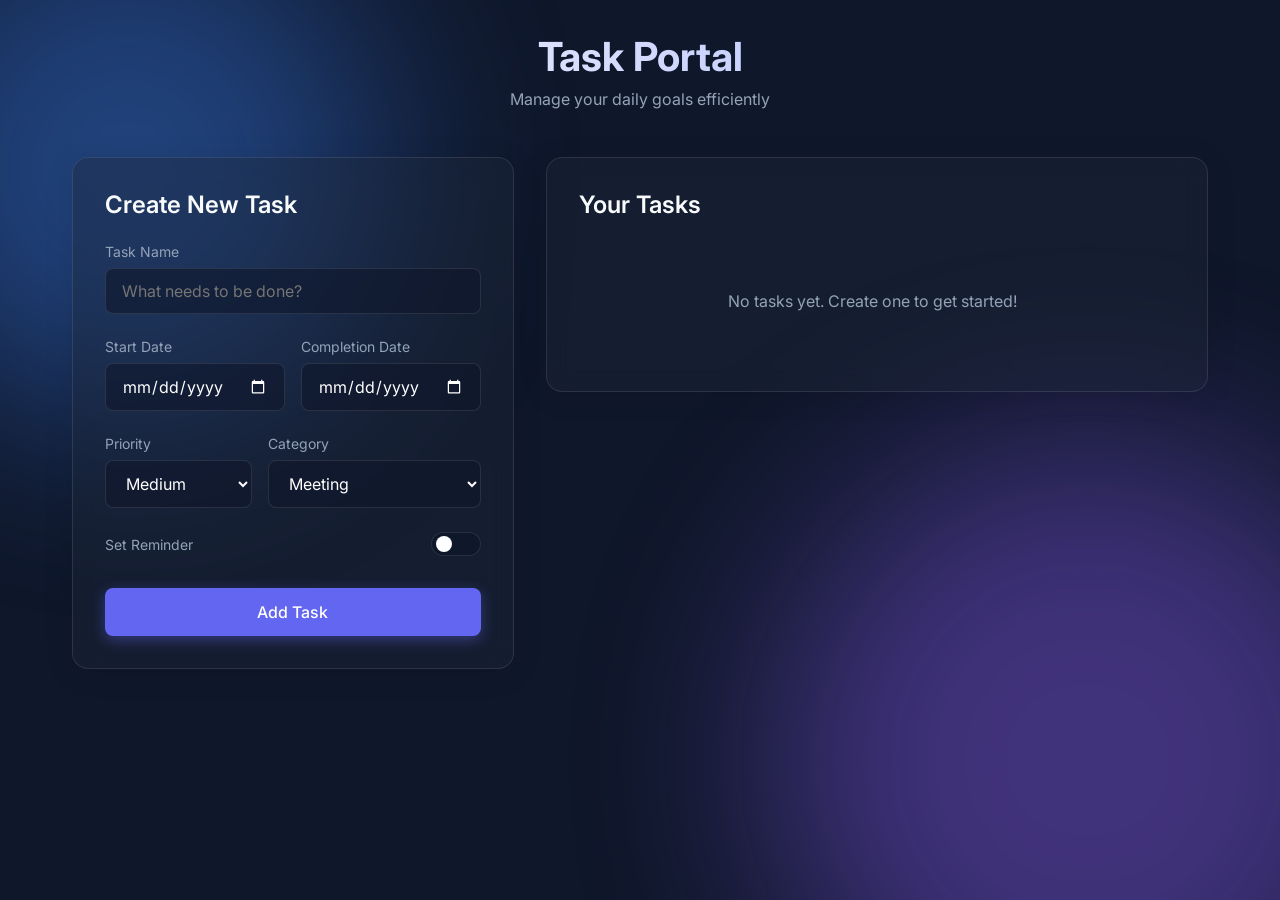
==== index.html @ b0d1cff7 "Initial commit: Add Task Manager UI" ====
<!DOCTYPE html>
<html lang="en">
<head>
    <meta charset="UTF-8">
    <meta name="viewport" content="width=device-width, initial-scale=1.0">
    <title>Task Manager Portal</title>
    <link rel="preconnect" href="https://fonts.googleapis.com">
    <link rel="preconnect" href="https://fonts.gstatic.com" crossorigin>
    <link href="https://fonts.googleapis.com/css2?family=Inter:wght@300;400;500;600;700&display=swap" rel="stylesheet">
    <link rel="stylesheet" href="style.css">
    <script src="script.js" defer></script>
</head>
<body>
    <div class="background-elements">
        <div class="blob blob-1"></div>
        <div class="blob blob-2"></div>
    </div>
    
    <div class="container">
        <header>
            <h1>Task Portal</h1>
            <p>Manage your daily goals efficiently</p>
        </header>
        
        <main class="dashboard">
            <section class="task-form-container glass-panel">
                <h2>Create New Task</h2>
                <form id="task-form">
                    <div class="form-group">
                        <label for="task-name">Task Name</label>
                        <input type="text" id="task-name" required placeholder="What needs to be done?">
                    </div>
                    
                    <div class="form-row">
                        <div class="form-group">
                            <label for="start-date">Start Date</label>
                            <input type="date" id="start-date" required>
                        </div>
                        <div class="form-group">
                            <label for="completion-date">Completion Date</label>
                            <input type="date" id="completion-date" required>
                        </div>
                    </div>
                    
                    <div class="form-row">
                        <div class="form-group">
                            <label for="priority">Priority</label>
                            <select id="priority" required>
                                <option value="Urgent">Urgent</option>
                                <option value="High">High</option>
                                <option value="Medium" selected>Medium</option>
                                <option value="Low">Low</option>
                            </select>
                        </div>
                        <div class="form-group">
                            <label for="category">Category</label>
                            <select id="category" required>
                                <option value="Meeting">Meeting</option>
                                <option value="Follow-up">Follow-up</option>
                                <option value="Documentation">Documentation</option>
                                <option value="Bug follow-up">Bug follow-up</option>
                                <option value="Client follow up">Client follow up</option>
                                <option value="Team meet">Team meet</option>
                                <option value="App development">App development</option>
                                <option value="Agreement follow-up">Agreement follow-up</option>
                            </select>
                        </div>
                    </div>
                    
                    <div class="form-group switch-group">
                        <label for="reminder">Set Reminder</label>
                        <label class="switch">
                            <input type="checkbox" id="reminder">
                            <span class="slider round"></span>
                        </label>
                    </div>
                    
                    <button type="submit" class="btn-primary">Add Task</button>
                </form>
            </section>
            
            <section class="task-list-container glass-panel">
                <div class="list-header">
                    <h2>Your Tasks</h2>
                </div>
                <div id="task-list" class="task-list">
                    <!-- Tasks will be injected here via JS -->
                </div>
            </section>
        </main>
    </div>
</body>
</html>
---- style.css ----
:root {
    --bg-color: #0f172a;
    --text-primary: #f8fafc;
    --text-secondary: #94a3b8;
    
    --glass-bg: rgba(30, 41, 59, 0.4);
    --glass-border: rgba(255, 255, 255, 0.1);
    
    --primary-color: #6366f1;
    --primary-hover: #4f46e5;
    
    --priority-urgent: #ef4444;
    --priority-high: #f97316;
    --priority-medium: #eab308;
    --priority-low: #22c55e;
    
    --blob-1: #3b82f6;
    --blob-2: #8b5cf6;
}

* {
    box-sizing: border-box;
    margin: 0;
    padding: 0;
    font-family: 'Inter', sans-serif;
}

body {
    background-color: var(--bg-color);
    color: var(--text-primary);
    min-height: 100vh;
    overflow-x: hidden;
    position: relative;
}

.background-elements {
    position: fixed;
    top: 0;
    left: 0;
    width: 100vw;
    height: 100vh;
    z-index: -1;
    overflow: hidden;
}

.blob {
    position: absolute;
    border-radius: 50%;
    filter: blur(100px);
    opacity: 0.4;
    animation: float 20s infinite ease-in-out alternate;
}

.blob-1 {
    width: 40vw;
    height: 40vw;
    background: var(--blob-1);
    top: -10%;
    left: -10%;
}

.blob-2 {
    width: 50vw;
    height: 50vw;
    background: var(--blob-2);
    bottom: -20%;
    right: -10%;
    animation-delay: -5s;
}

@keyframes float {
    0% { transform: translate(0, 0) rotate(0deg); }
    100% { transform: translate(100px, 50px) rotate(20deg); }
}

.container {
    max-width: 1200px;
    margin: 0 auto;
    padding: 2rem;
}

header {
    text-align: center;
    margin-bottom: 3rem;
    animation: fadeInDown 0.8s ease-out;
}

header h1 {
    font-size: 2.5rem;
    font-weight: 700;
    background: linear-gradient(to right, #fff, #a5b4fc);
    -webkit-background-clip: text;
    -webkit-text-fill-color: transparent;
    margin-bottom: 0.5rem;
}

header p {
    color: var(--text-secondary);
}

.dashboard {
    display: grid;
    grid-template-columns: 1fr 1.5fr;
    gap: 2rem;
    align-items: start;
}

@media (max-width: 900px) {
    .dashboard {
        grid-template-columns: 1fr;
    }
}

.glass-panel {
    background: var(--glass-bg);
    backdrop-filter: blur(12px);
    -webkit-backdrop-filter: blur(12px);
    border: 1px solid var(--glass-border);
    border-radius: 16px;
    padding: 2rem;
    box-shadow: 0 4px 30px rgba(0, 0, 0, 0.1);
    animation: fadeInUp 0.8s ease-out backwards;
}

.task-list-container {
    animation-delay: 0.2s;
}

h2 {
    font-size: 1.5rem;
    margin-bottom: 1.5rem;
    font-weight: 600;
}

/* Form Styles */
.form-group {
    margin-bottom: 1.5rem;
    display: flex;
    flex-direction: column;
}

.form-row {
    display: grid;
    grid-template-columns: 1fr 1fr;
    gap: 1rem;
}

label {
    font-size: 0.875rem;
    margin-bottom: 0.5rem;
    color: var(--text-secondary);
}

input[type="text"],
input[type="date"],
select {
    background: rgba(15, 23, 42, 0.6);
    border: 1px solid rgba(255, 255, 255, 0.1);
    color: #fff;
    padding: 0.75rem 1rem;
    border-radius: 8px;
    font-size: 1rem;
    transition: all 0.3s ease;
    color-scheme: dark;
}

input:focus, select:focus {
    outline: none;
    border-color: var(--primary-color);
    box-shadow: 0 0 0 2px rgba(99, 102, 241, 0.2);
}

/* Switch styling */
.switch-group {
    flex-direction: row;
    justify-content: space-between;
    align-items: center;
}

.switch {
    position: relative;
    display: inline-block;
    width: 50px;
    height: 24px;
}

.switch input {
    opacity: 0;
    width: 0;
    height: 0;
}

.slider {
    position: absolute;
    cursor: pointer;
    top: 0;
    left: 0;
    right: 0;
    bottom: 0;
    background-color: rgba(15, 23, 42, 0.8);
    transition: .4s;
    border: 1px solid rgba(255, 255, 255, 0.1);
}

.slider:before {
    position: absolute;
    content: "";
    height: 16px;
    width: 16px;
    left: 4px;
    bottom: 3px;
    background-color: #fff;
    transition: .4s;
}

input:checked + .slider {
    background-color: var(--primary-color);
    border-color: var(--primary-color);
}

input:checked + .slider:before {
    transform: translateX(24px);
}

.slider.round {
    border-radius: 24px;
}

.slider.round:before {
    border-radius: 50%;
}

.btn-primary {
    background: var(--primary-color);
    color: white;
    border: none;
    padding: 0.875rem 1.5rem;
    border-radius: 8px;
    font-size: 1rem;
    font-weight: 500;
    cursor: pointer;
    width: 100%;
    transition: all 0.3s ease;
    box-shadow: 0 4px 14px rgba(99, 102, 241, 0.4);
}

.btn-primary:hover {
    background: var(--primary-hover);
    transform: translateY(-2px);
    box-shadow: 0 6px 20px rgba(99, 102, 241, 0.6);
}

.btn-primary:active {
    transform: translateY(0);
}

/* Task List */
.task-list {
    display: flex;
    flex-direction: column;
    gap: 1rem;
    max-height: 600px;
    overflow-y: auto;
    padding-right: 0.5rem;
}

/* Scrollbar styles */
.task-list::-webkit-scrollbar {
    width: 6px;
}
.task-list::-webkit-scrollbar-track {
    background: rgba(0,0,0,0.1);
    border-radius: 4px;
}
.task-list::-webkit-scrollbar-thumb {
    background: rgba(255,255,255,0.2);
    border-radius: 4px;
}

.task-item {
    background: rgba(15, 23, 42, 0.5);
    border: 1px solid rgba(255, 255, 255, 0.05);
    border-radius: 12px;
    padding: 1.25rem;
    display: flex;
    flex-direction: column;
    gap: 0.75rem;
    transition: all 0.3s ease;
    border-left: 4px solid var(--primary-color);
    animation: slideIn 0.4s ease-out;
}

.task-item:hover {
    transform: translateX(4px);
    background: rgba(30, 41, 59, 0.8);
    box-shadow: 0 4px 20px rgba(0, 0, 0, 0.2);
}

.task-item[data-priority="Urgent"] { border-left-color: var(--priority-urgent); }
.task-item[data-priority="High"] { border-left-color: var(--priority-high); }
.task-item[data-priority="Medium"] { border-left-color: var(--priority-medium); }
.task-item[data-priority="Low"] { border-left-color: var(--priority-low); }

.task-header {
    display: flex;
    justify-content: space-between;
    align-items: flex-start;
}

.task-title {
    font-weight: 600;
    font-size: 1.1rem;
}

.badges {
    display: flex;
    gap: 0.5rem;
}

.badge {
    padding: 0.25rem 0.6rem;
    border-radius: 20px;
    font-size: 0.75rem;
    font-weight: 500;
    background: rgba(255,255,255,0.1);
}

.badge.priority-Urgent { color: var(--priority-urgent); background: rgba(239, 68, 68, 0.1); }
.badge.priority-High { color: var(--priority-high); background: rgba(249, 115, 22, 0.1); }
.badge.priority-Medium { color: var(--priority-medium); background: rgba(234, 179, 8, 0.1); }
.badge.priority-Low { color: var(--priority-low); background: rgba(34, 197, 94, 0.1); }

.badge.category {
    color: #a5b4fc;
    background: rgba(99, 102, 241, 0.1);
}

.task-details {
    display: flex;
    gap: 1.5rem;
    font-size: 0.875rem;
    color: var(--text-secondary);
}

.task-details span {
    display: flex;
    align-items: center;
    gap: 0.3rem;
}

.task-actions {
    display: flex;
    justify-content: flex-end;
    gap: 0.5rem;
    margin-top: 0.5rem;
}

.btn-icon {
    background: none;
    border: none;
    color: var(--text-secondary);
    cursor: pointer;
    transition: color 0.2s;
    font-size: 1.2rem;
}

.btn-icon:hover {
    color: #ef4444;
}

.btn-icon.check:hover {
    color: var(--priority-low);
}

.completed {
    opacity: 0.6;
}
.completed .task-title {
    text-decoration: line-through;
}

.empty-state {
    text-align: center;
    padding: 3rem 1rem;
    color: var(--text-secondary);
}

@keyframes fadeInDown {
    from { opacity: 0; transform: translateY(-20px); }
    to { opacity: 1; transform: translateY(0); }
}

@keyframes fadeInUp {
    from { opacity: 0; transform: translateY(20px); }
    to { opacity: 1; transform: translateY(0); }
}

@keyframes slideIn {
    from { opacity: 0; transform: translateX(-10px); }
    to { opacity: 1; transform: translateX(0); }
}
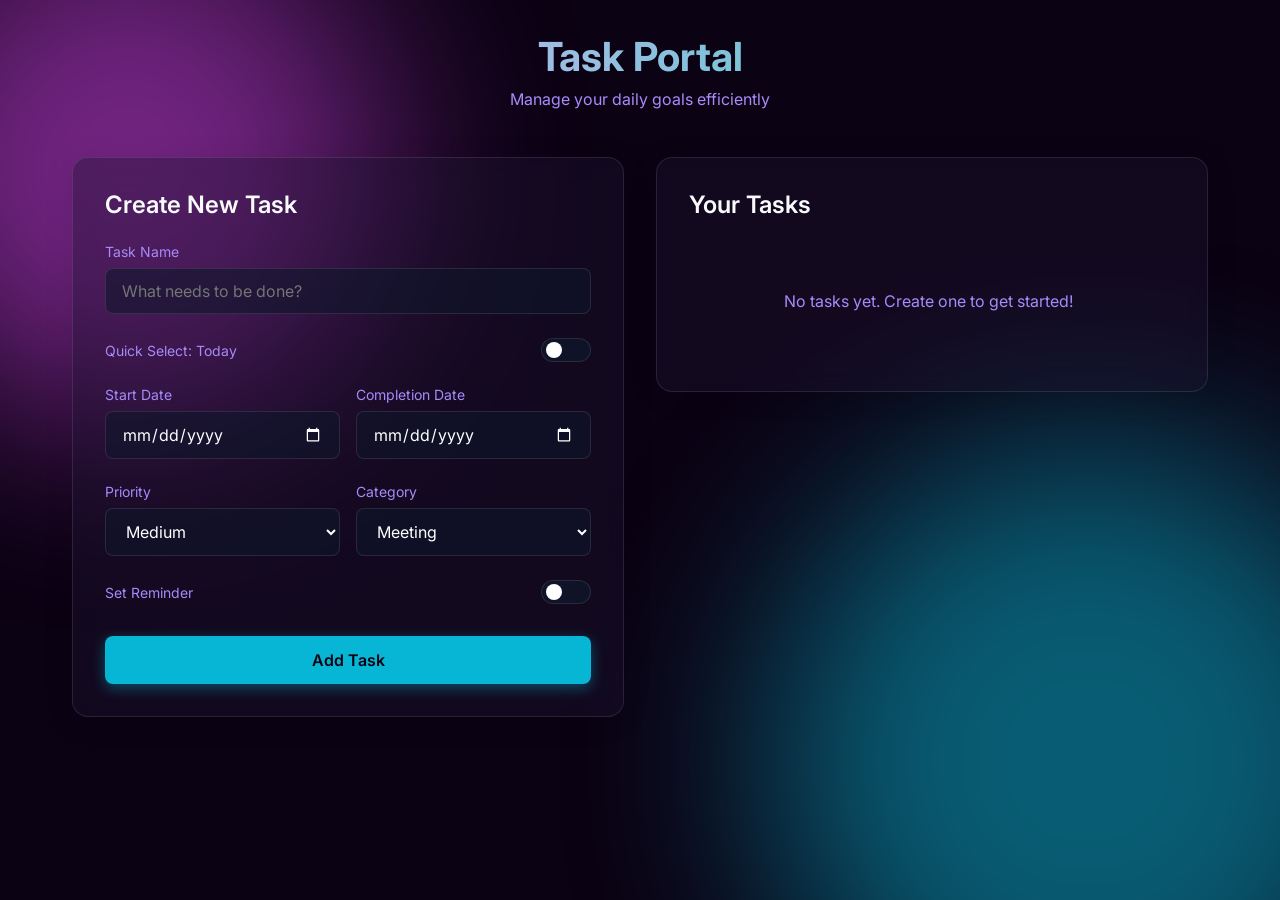
==== commit a176c134: "Add more bubbles and make fish swim more realistically" ====
--- a/index.html
+++ b/index.html
@@ -14,6 +14,26 @@
     <div class="background-elements">
         <div class="blob blob-1"></div>
         <div class="blob blob-2"></div>
+        
+        <!-- Bubbles -->
+        <div class="bubble bubble-1"></div>
+        <div class="bubble bubble-2"></div>
+        <div class="bubble bubble-3"></div>
+        <div class="bubble bubble-4"></div>
+        <div class="bubble bubble-5"></div>
+        <div class="bubble bubble-6"></div>
+        <div class="bubble bubble-7"></div>
+        <div class="bubble bubble-8"></div>
+        <div class="bubble bubble-9"></div>
+        <div class="bubble bubble-10"></div>
+        <div class="bubble bubble-11"></div>
+        <div class="bubble bubble-12"></div>
+        <div class="bubble bubble-13"></div>
+        <div class="bubble bubble-14"></div>
+        <div class="bubble bubble-15"></div>
+        
+        <!-- White Fish -->
+        <svg class="white-fish" xmlns="http://www.w3.org/2000/svg" viewBox="0 0 512 512" fill="#ffffff"><path d="M495.2 216c-31.5-34.8-111-66-189.7-41C250.7 131.7 172.9 85.5 130 92.5c-42.9 7-40.4 69.5-38.3 93.3C44.7 190.5 10.7 200 4.1 206.5c-6.8 6.8-6.1 18.2 2 24.3 10.5 7.9 31.9 16.1 63 19.3-3 23.3-13.1 82.5 35.1 82.5 45.4 0 108.6-43.9 157.1-82.6 63.8 33.6 142.1 27.2 190 7.3 11-4.6 44.7-18.4 43.9-41.3-.9-22.9-31.1-28.7-43.9-33.1zM296 256c-13.3 0-24-10.7-24-24s10.7-24 24-24 24 10.7 24 24-10.7 24-24 24z"/></svg>
     </div>
     
     <div class="container">
@@ -29,6 +49,14 @@
                     <div class="form-group">
                         <label for="task-name">Task Name</label>
                         <input type="text" id="task-name" required placeholder="What needs to be done?">
+                    </div>
+                    
+                    <div class="form-group switch-group" style="margin-bottom: 1rem;">
+                        <label for="today-task">Quick Select: Today</label>
+                        <label class="switch">
+                            <input type="checkbox" id="today-task">
+                            <span class="slider round"></span>
+                        </label>
                     </div>
                     
                     <div class="form-row">
--- a/style.css
+++ b/style.css
@@ -1,21 +1,21 @@
 :root {
-    --bg-color: #0f172a;
+    --bg-color: #0b0213;
     --text-primary: #f8fafc;
-    --text-secondary: #94a3b8;
+    --text-secondary: #a78bfa;
     
-    --glass-bg: rgba(30, 41, 59, 0.4);
+    --glass-bg: rgba(30, 20, 50, 0.4);
     --glass-border: rgba(255, 255, 255, 0.1);
     
-    --primary-color: #6366f1;
-    --primary-hover: #4f46e5;
+    --primary-color: #06b6d4;
+    --primary-hover: #0891b2;
     
     --priority-urgent: #ef4444;
     --priority-high: #f97316;
     --priority-medium: #eab308;
     --priority-low: #22c55e;
     
-    --blob-1: #3b82f6;
-    --blob-2: #8b5cf6;
+    --blob-1: #d946ef;
+    --blob-2: #06b6d4;
 }
 
 * {
@@ -47,8 +47,8 @@
     position: absolute;
     border-radius: 50%;
     filter: blur(100px);
-    opacity: 0.4;
-    animation: float 20s infinite ease-in-out alternate;
+    opacity: 0.5;
+    animation: float 25s infinite ease-in-out;
 }
 
 .blob-1 {
@@ -69,8 +69,73 @@
 }
 
 @keyframes float {
-    0% { transform: translate(0, 0) rotate(0deg); }
-    100% { transform: translate(100px, 50px) rotate(20deg); }
+    0% { transform: translate(0, 0) scale(1) rotate(0deg); }
+    33% { transform: translate(150px, 80px) scale(1.1) rotate(15deg); }
+    66% { transform: translate(-100px, 120px) scale(0.9) rotate(-10deg); }
+    100% { transform: translate(0, 0) scale(1) rotate(0deg); }
+}
+
+/* Bubbles */
+.bubble {
+    position: absolute;
+    bottom: -50px;
+    background: rgba(255, 255, 255, 0.1);
+    border: 1px solid rgba(255, 255, 255, 0.3);
+    border-radius: 50%;
+    animation: rise infinite ease-in;
+    z-index: -1;
+}
+
+@keyframes rise {
+    0% { transform: translateY(0) scale(1); opacity: 0; }
+    10% { opacity: 1; }
+    90% { opacity: 1; }
+    100% { transform: translateY(-110vh) scale(1.5); opacity: 0; }
+}
+
+.bubble-1 { width: 20px; height: 20px; left: 10%; animation-duration: 8s; animation-delay: 1s; }
+.bubble-2 { width: 30px; height: 30px; left: 40%; animation-duration: 12s; animation-delay: 3s; }
+.bubble-3 { width: 15px; height: 15px; left: 70%; animation-duration: 6s; animation-delay: 0s; }
+.bubble-4 { width: 25px; height: 25px; left: 90%; animation-duration: 10s; animation-delay: 5s; }
+.bubble-5 { width: 35px; height: 35px; left: 25%; animation-duration: 15s; animation-delay: 2s; }
+.bubble-6 { width: 18px; height: 18px; left: 15%; animation-duration: 9s; animation-delay: 2s; }
+.bubble-7 { width: 22px; height: 22px; left: 35%; animation-duration: 11s; animation-delay: 4s; }
+.bubble-8 { width: 28px; height: 28px; left: 55%; animation-duration: 14s; animation-delay: 1s; }
+.bubble-9 { width: 12px; height: 12px; left: 65%; animation-duration: 7s; animation-delay: 3s; }
+.bubble-10 { width: 20px; height: 20px; left: 80%; animation-duration: 10s; animation-delay: 6s; }
+.bubble-11 { width: 16px; height: 16px; left: 5%; animation-duration: 13s; animation-delay: 5s; }
+.bubble-12 { width: 26px; height: 26px; left: 45%; animation-duration: 16s; animation-delay: 2s; }
+.bubble-13 { width: 14px; height: 14px; left: 75%; animation-duration: 8s; animation-delay: 1.5s; }
+.bubble-14 { width: 24px; height: 24px; left: 85%; animation-duration: 12s; animation-delay: 4.5s; }
+.bubble-15 { width: 32px; height: 32px; left: 95%; animation-duration: 18s; animation-delay: 0.5s; }
+
+/* White Fish */
+.white-fish {
+    position: absolute;
+    width: 60px;
+    height: auto;
+    top: 20%;
+    left: -100px;
+    opacity: 0.8;
+    animation: swim 45s linear infinite;
+    filter: drop-shadow(0 0 10px rgba(255,255,255,0.6));
+    z-index: -1;
+}
+
+@keyframes swim {
+    0% { transform: translateX(-100px) translateY(0) scaleX(1); }
+    10% { transform: translateX(20vw) translateY(-20px) scaleX(1) rotate(-5deg); }
+    20% { transform: translateX(40vw) translateY(10px) scaleX(1) rotate(5deg); }
+    30% { transform: translateX(60vw) translateY(-15px) scaleX(1) rotate(-3deg); }
+    40% { transform: translateX(80vw) translateY(5px) scaleX(1) rotate(2deg); }
+    48% { transform: translateX(110vw) translateY(-10px) scaleX(1); }
+    50% { transform: translateX(110vw) translateY(-10px) scaleX(-1); }
+    60% { transform: translateX(80vw) translateY(-30px) scaleX(-1) rotate(-5deg); }
+    70% { transform: translateX(60vw) translateY(0px) scaleX(-1) rotate(5deg); }
+    80% { transform: translateX(40vw) translateY(-25px) scaleX(-1) rotate(-3deg); }
+    90% { transform: translateX(20vw) translateY(10px) scaleX(-1) rotate(2deg); }
+    98% { transform: translateX(-100px) translateY(-10px) scaleX(-1); }
+    100% { transform: translateX(-100px) translateY(-10px) scaleX(1); }
 }
 
 .container {
@@ -85,10 +150,18 @@
     animation: fadeInDown 0.8s ease-out;
 }
 
+@keyframes gradientShift {
+    0% { background-position: 0% 50%; }
+    50% { background-position: 100% 50%; }
+    100% { background-position: 0% 50%; }
+}
+
 header h1 {
     font-size: 2.5rem;
     font-weight: 700;
-    background: linear-gradient(to right, #fff, #a5b4fc);
+    background: linear-gradient(to right, #f0abfc, #2dd4bf, #8b5cf6, #f0abfc);
+    background-size: 300% 300%;
+    animation: gradientShift 6s ease infinite;
     -webkit-background-clip: text;
     -webkit-text-fill-color: transparent;
     margin-bottom: 0.5rem;
@@ -100,7 +173,7 @@
 
 .dashboard {
     display: grid;
-    grid-template-columns: 1fr 1.5fr;
+    grid-template-columns: 1fr 1fr;
     gap: 2rem;
     align-items: start;
 }
@@ -232,22 +305,22 @@
 
 .btn-primary {
     background: var(--primary-color);
-    color: white;
+    color: #0b0213;
     border: none;
     padding: 0.875rem 1.5rem;
     border-radius: 8px;
     font-size: 1rem;
-    font-weight: 500;
+    font-weight: 600;
     cursor: pointer;
     width: 100%;
     transition: all 0.3s ease;
-    box-shadow: 0 4px 14px rgba(99, 102, 241, 0.4);
+    box-shadow: 0 4px 14px rgba(6, 182, 212, 0.4);
 }
 
 .btn-primary:hover {
     background: var(--primary-hover);
     transform: translateY(-2px);
-    box-shadow: 0 6px 20px rgba(99, 102, 241, 0.6);
+    box-shadow: 0 6px 20px rgba(6, 182, 212, 0.6);
 }
 
 .btn-primary:active {
@@ -310,6 +383,7 @@
 .task-title {
     font-weight: 600;
     font-size: 1.1rem;
+    word-break: break-word;
 }
 
 .badges {
@@ -321,8 +395,11 @@
     padding: 0.25rem 0.6rem;
     border-radius: 20px;
     font-size: 0.75rem;
-    font-weight: 500;
-    background: rgba(255,255,255,0.1);
+    font-weight: 600;
+    backdrop-filter: blur(4px);
+    -webkit-backdrop-filter: blur(4px);
+    border: 1px solid rgba(255, 255, 255, 0.1);
+    box-shadow: 0 2px 10px rgba(0, 0, 0, 0.1);
 }
 
 .badge.priority-Urgent { color: var(--priority-urgent); background: rgba(239, 68, 68, 0.1); }
@@ -373,10 +450,19 @@
 }
 
 .completed {
-    opacity: 0.6;
+    opacity: 0.5;
+    background: rgba(0, 0, 0, 0.5) !important;
+    border-color: rgba(255, 255, 255, 0.02) !important;
+    border-left-color: rgba(255, 255, 255, 0.1) !important;
+    transform: scale(0.98);
+}
+.completed:hover {
+    transform: scale(0.98) translateX(4px);
+    background: rgba(0, 0, 0, 0.6) !important;
 }
 .completed .task-title {
     text-decoration: line-through;
+    color: #475569;
 }
 
 .empty-state {
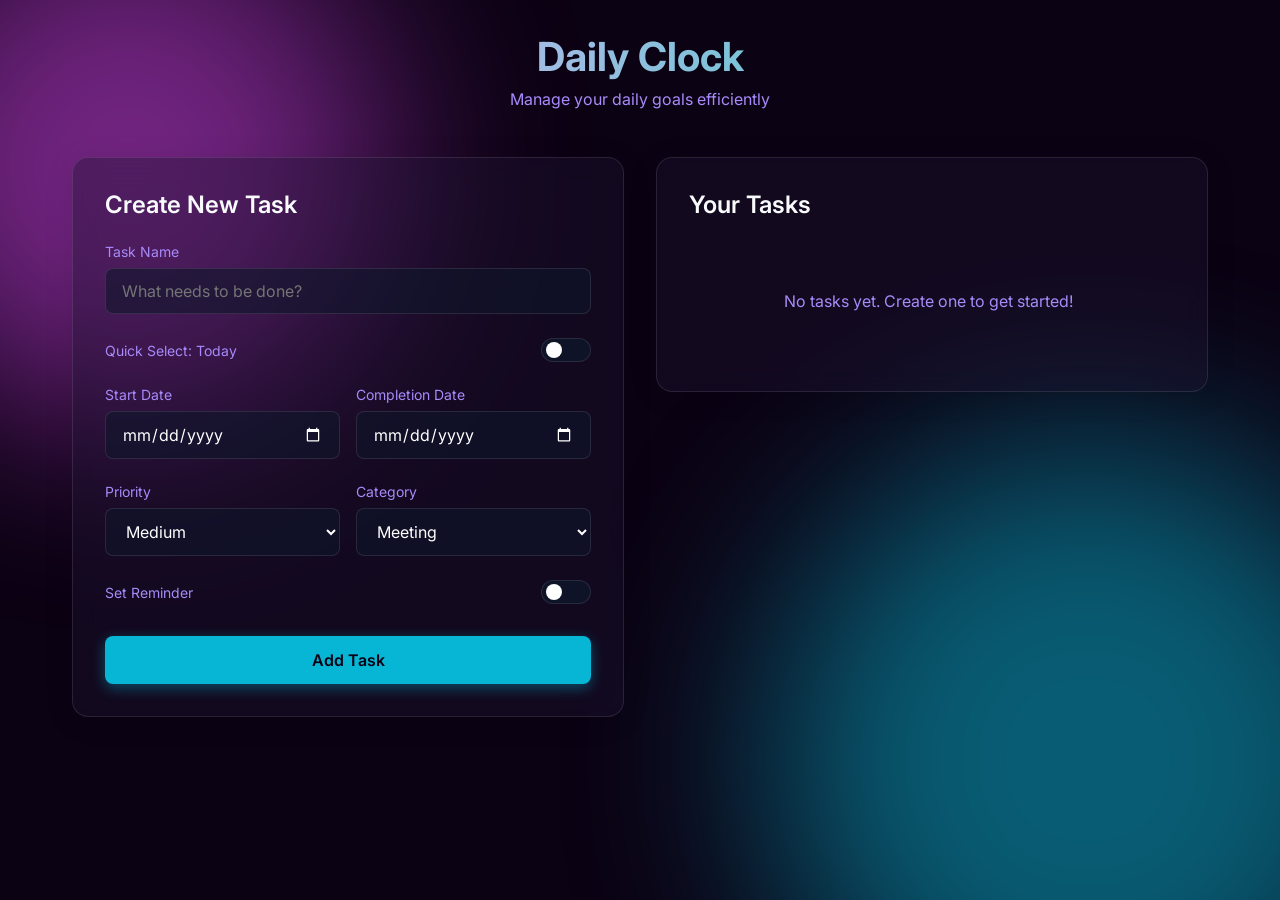
==== commit cb9fdef0: "Update app name to Daily Clock" ====
--- a/index.html
+++ b/index.html
@@ -3,10 +3,12 @@
 <head>
     <meta charset="UTF-8">
     <meta name="viewport" content="width=device-width, initial-scale=1.0">
-    <title>Task Manager Portal</title>
+    <title>Daily Clock</title>
     <link rel="preconnect" href="https://fonts.googleapis.com">
     <link rel="preconnect" href="https://fonts.gstatic.com" crossorigin>
     <link href="https://fonts.googleapis.com/css2?family=Inter:wght@300;400;500;600;700&display=swap" rel="stylesheet">
+    <link rel="manifest" href="manifest.json">
+    <meta name="theme-color" content="#0b0213">
     <link rel="stylesheet" href="style.css">
     <script src="script.js" defer></script>
 </head>
@@ -38,7 +40,7 @@
     
     <div class="container">
         <header>
-            <h1>Task Portal</h1>
+            <h1>Daily Clock</h1>
             <p>Manage your daily goals efficiently</p>
         </header>
         
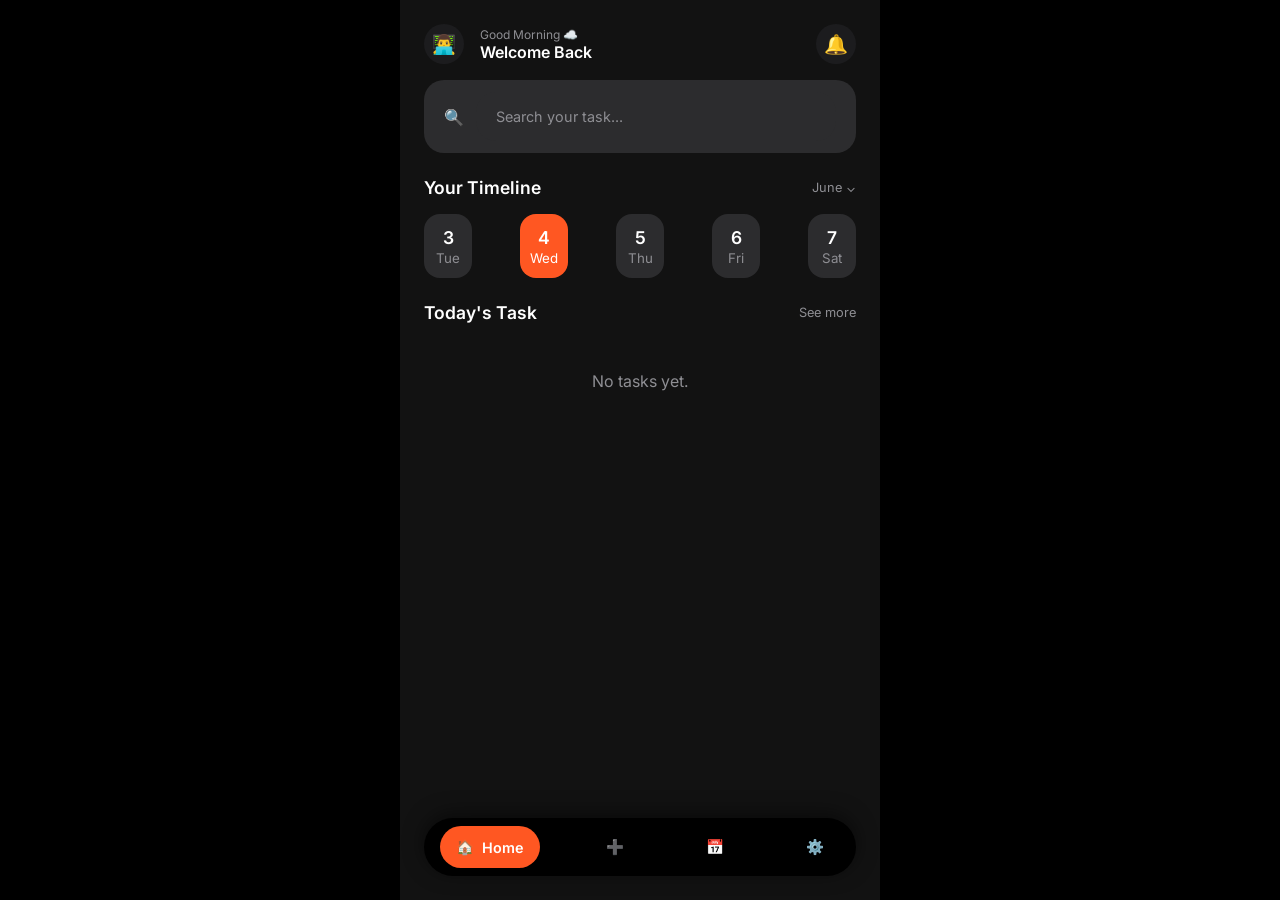
==== commit a56ad5fc: "Complete UI redesign to match sleek mobile matte dark and orange app aesthetic" ====
--- a/index.html
+++ b/index.html
@@ -2,122 +2,143 @@
 <html lang="en">
 <head>
     <meta charset="UTF-8">
-    <meta name="viewport" content="width=device-width, initial-scale=1.0">
+    <meta name="viewport" content="width=device-width, initial-scale=1.0, maximum-scale=1.0, user-scalable=no">
     <title>Daily Clock</title>
     <link rel="preconnect" href="https://fonts.googleapis.com">
     <link rel="preconnect" href="https://fonts.gstatic.com" crossorigin>
-    <link href="https://fonts.googleapis.com/css2?family=Inter:wght@300;400;500;600;700&display=swap" rel="stylesheet">
+    <link href="https://fonts.googleapis.com/css2?family=Inter:wght@400;500;600;700&display=swap" rel="stylesheet">
     <link rel="manifest" href="manifest.json">
-    <meta name="theme-color" content="#0b0213">
+    <meta name="theme-color" content="#1C1C1E">
     <link rel="stylesheet" href="style.css">
     <script src="script.js" defer></script>
 </head>
 <body>
-    <div class="background-elements">
-        <div class="blob blob-1"></div>
-        <div class="blob blob-2"></div>
-        
-        <!-- Bubbles -->
-        <div class="bubble bubble-1"></div>
-        <div class="bubble bubble-2"></div>
-        <div class="bubble bubble-3"></div>
-        <div class="bubble bubble-4"></div>
-        <div class="bubble bubble-5"></div>
-        <div class="bubble bubble-6"></div>
-        <div class="bubble bubble-7"></div>
-        <div class="bubble bubble-8"></div>
-        <div class="bubble bubble-9"></div>
-        <div class="bubble bubble-10"></div>
-        <div class="bubble bubble-11"></div>
-        <div class="bubble bubble-12"></div>
-        <div class="bubble bubble-13"></div>
-        <div class="bubble bubble-14"></div>
-        <div class="bubble bubble-15"></div>
-        
-        <!-- White Fish -->
-        <svg class="white-fish" xmlns="http://www.w3.org/2000/svg" viewBox="0 0 512 512" fill="#ffffff"><path d="M495.2 216c-31.5-34.8-111-66-189.7-41C250.7 131.7 172.9 85.5 130 92.5c-42.9 7-40.4 69.5-38.3 93.3C44.7 190.5 10.7 200 4.1 206.5c-6.8 6.8-6.1 18.2 2 24.3 10.5 7.9 31.9 16.1 63 19.3-3 23.3-13.1 82.5 35.1 82.5 45.4 0 108.6-43.9 157.1-82.6 63.8 33.6 142.1 27.2 190 7.3 11-4.6 44.7-18.4 43.9-41.3-.9-22.9-31.1-28.7-43.9-33.1zM296 256c-13.3 0-24-10.7-24-24s10.7-24 24-24 24 10.7 24 24-10.7 24-24 24z"/></svg>
-    </div>
-    
-    <div class="container">
-        <header>
-            <h1>Daily Clock</h1>
-            <p>Manage your daily goals efficiently</p>
+    <div class="app-container">
+        <!-- TOP HEADER -->
+        <header class="app-header">
+            <div class="user-profile">
+                <div class="avatar">👨‍💻</div>
+                <div class="greeting">
+                    <span class="greeting-time">Good Morning ☁️</span>
+                    <span class="user-name">Welcome Back</span>
+                </div>
+            </div>
+            <button class="icon-btn">🔔</button>
         </header>
-        
-        <main class="dashboard">
-            <section class="task-form-container glass-panel">
-                <h2>Create New Task</h2>
-                <form id="task-form">
+
+        <!-- VIEW: DASHBOARD (Home) -->
+        <main id="view-dashboard" class="view active-view">
+            <!-- Search -->
+            <div class="search-container">
+                <span class="search-icon">🔍</span>
+                <input type="text" placeholder="Search your task..." class="search-input">
+            </div>
+
+            <!-- Timeline -->
+            <div class="section-header">
+                <h2>Your Timeline</h2>
+                <span class="date-dropdown">June ⌄</span>
+            </div>
+            
+            <div class="timeline-strip">
+                <div class="date-item"><span>3</span><small>Tue</small></div>
+                <div class="date-item active"><span>4</span><small>Wed</small></div>
+                <div class="date-item"><span>5</span><small>Thu</small></div>
+                <div class="date-item"><span>6</span><small>Fri</small></div>
+                <div class="date-item"><span>7</span><small>Sat</small></div>
+            </div>
+
+            <!-- Task List -->
+            <div class="section-header" style="margin-top: 1.5rem;">
+                <h2>Today's Task</h2>
+                <span class="see-more">See more</span>
+            </div>
+
+            <div id="task-list" class="task-list">
+                <!-- Tasks injected here via JS -->
+            </div>
+        </main>
+
+        <!-- VIEW: NEW TASK (Form) -->
+        <main id="view-new-task" class="view">
+            <div class="view-header">
+                <h2>New Task</h2>
+            </div>
+            
+            <form id="task-form">
+                <div class="form-group">
+                    <label for="task-name">Title</label>
+                    <input type="text" id="task-name" required placeholder="Task Planner Mobile Apps">
+                </div>
+                
+                <div class="form-row">
                     <div class="form-group">
-                        <label for="task-name">Task Name</label>
-                        <input type="text" id="task-name" required placeholder="What needs to be done?">
-                    </div>
-                    
-                    <div class="form-group switch-group" style="margin-bottom: 1rem;">
-                        <label for="today-task">Quick Select: Today</label>
-                        <label class="switch">
-                            <input type="checkbox" id="today-task">
-                            <span class="slider round"></span>
-                        </label>
-                    </div>
-                    
-                    <div class="form-row">
-                        <div class="form-group">
-                            <label for="start-date">Start Date</label>
+                        <label for="start-date">Start date</label>
+                        <div class="input-with-icon">
                             <input type="date" id="start-date" required>
                         </div>
-                        <div class="form-group">
-                            <label for="completion-date">Completion Date</label>
+                    </div>
+                    <div class="form-group">
+                        <label for="completion-date">End date</label>
+                        <div class="input-with-icon">
                             <input type="date" id="completion-date" required>
                         </div>
                     </div>
-                    
-                    <div class="form-row">
-                        <div class="form-group">
-                            <label for="priority">Priority</label>
-                            <select id="priority" required>
-                                <option value="Urgent">Urgent</option>
-                                <option value="High">High</option>
-                                <option value="Medium" selected>Medium</option>
-                                <option value="Low">Low</option>
-                            </select>
-                        </div>
-                        <div class="form-group">
-                            <label for="category">Category</label>
-                            <select id="category" required>
-                                <option value="Meeting">Meeting</option>
-                                <option value="Follow-up">Follow-up</option>
-                                <option value="Documentation">Documentation</option>
-                                <option value="Bug follow-up">Bug follow-up</option>
-                                <option value="Client follow up">Client follow up</option>
-                                <option value="Team meet">Team meet</option>
-                                <option value="App development">App development</option>
-                                <option value="Agreement follow-up">Agreement follow-up</option>
-                            </select>
-                        </div>
-                    </div>
-                    
-                    <div class="form-group switch-group">
-                        <label for="reminder">Set Reminder</label>
-                        <label class="switch">
-                            <input type="checkbox" id="reminder">
-                            <span class="slider round"></span>
-                        </label>
-                    </div>
-                    
-                    <button type="submit" class="btn-primary">Add Task</button>
-                </form>
-            </section>
-            
-            <section class="task-list-container glass-panel">
-                <div class="list-header">
-                    <h2>Your Tasks</h2>
                 </div>
-                <div id="task-list" class="task-list">
-                    <!-- Tasks will be injected here via JS -->
+
+                <div class="form-group">
+                    <label for="priority">Workspace (Priority)</label>
+                    <select id="priority" required>
+                        <option value="Urgent">Urgent</option>
+                        <option value="High">High</option>
+                        <option value="Medium" selected>Medium</option>
+                        <option value="Low">Low</option>
+                    </select>
                 </div>
-            </section>
+
+                <div class="form-group">
+                    <label for="category">Category</label>
+                    <select id="category" required>
+                        <option value="Meeting">Meeting</option>
+                        <option value="Follow-up">Follow-up</option>
+                        <option value="Documentation">Documentation</option>
+                        <option value="Bug follow-up">Bug follow-up</option>
+                        <option value="Client follow up">Client follow up</option>
+                        <option value="Team meet">Team meet</option>
+                        <option value="App development">App development</option>
+                        <option value="Agreement follow-up">Agreement follow-up</option>
+                    </select>
+                </div>
+
+                <div class="form-group switch-group" style="margin-top:1rem;">
+                    <label for="reminder">Set Reminder</label>
+                    <label class="switch">
+                        <input type="checkbox" id="reminder">
+                        <span class="slider round"></span>
+                    </label>
+                </div>
+
+                <button type="submit" class="btn-primary">Create</button>
+            </form>
         </main>
+
+        <!-- BOTTOM NAV -->
+        <nav class="bottom-nav">
+            <div class="nav-pill">
+                <button class="nav-item active" id="nav-home">
+                    <span class="nav-icon">🏠</span> Home
+                </button>
+                <button class="nav-item" id="nav-add">
+                    <span class="nav-icon">➕</span>
+                </button>
+                <button class="nav-item">
+                    <span class="nav-icon">📅</span>
+                </button>
+                <button class="nav-item">
+                    <span class="nav-icon">⚙️</span>
+                </button>
+            </div>
+        </nav>
     </div>
 </body>
 </html>
--- a/style.css
+++ b/style.css
@@ -1,21 +1,11 @@
 :root {
-    --bg-color: #0b0213;
-    --text-primary: #f8fafc;
-    --text-secondary: #a78bfa;
-    
-    --glass-bg: rgba(30, 20, 50, 0.4);
-    --glass-border: rgba(255, 255, 255, 0.1);
-    
-    --primary-color: #06b6d4;
-    --primary-hover: #0891b2;
-    
-    --priority-urgent: #ef4444;
-    --priority-high: #f97316;
-    --priority-medium: #eab308;
-    --priority-low: #22c55e;
-    
-    --blob-1: #d946ef;
-    --blob-2: #06b6d4;
+    --bg-main: #121212;
+    --bg-card: #1c1c1e;
+    --bg-input: #2c2c2e;
+    --text-main: #ffffff;
+    --text-muted: #8e8e93;
+    --accent: #ff5722;
+    --accent-hover: #e64a19;
 }
 
 * {
@@ -26,462 +16,294 @@
 }
 
 body {
-    background-color: var(--bg-color);
-    color: var(--text-primary);
+    background-color: #000000;
+    color: var(--text-main);
+    display: flex;
+    justify-content: center;
     min-height: 100vh;
-    overflow-x: hidden;
+}
+
+.app-container {
+    width: 100%;
+    max-width: 480px;
+    background-color: var(--bg-main);
     position: relative;
-}
-
-.background-elements {
-    position: fixed;
-    top: 0;
-    left: 0;
-    width: 100vw;
     height: 100vh;
-    z-index: -1;
     overflow: hidden;
-}
-
-.blob {
-    position: absolute;
+    display: flex;
+    flex-direction: column;
+}
+
+.app-header {
+    display: flex;
+    justify-content: space-between;
+    align-items: center;
+    padding: 1.5rem 1.5rem 1rem;
+}
+
+.user-profile {
+    display: flex;
+    align-items: center;
+    gap: 1rem;
+}
+
+.avatar {
+    width: 40px;
+    height: 40px;
+    background: var(--bg-card);
     border-radius: 50%;
-    filter: blur(100px);
-    opacity: 0.5;
-    animation: float 25s infinite ease-in-out;
-}
-
-.blob-1 {
-    width: 40vw;
-    height: 40vw;
-    background: var(--blob-1);
-    top: -10%;
-    left: -10%;
-}
-
-.blob-2 {
-    width: 50vw;
-    height: 50vw;
-    background: var(--blob-2);
-    bottom: -20%;
-    right: -10%;
-    animation-delay: -5s;
-}
-
-@keyframes float {
-    0% { transform: translate(0, 0) scale(1) rotate(0deg); }
-    33% { transform: translate(150px, 80px) scale(1.1) rotate(15deg); }
-    66% { transform: translate(-100px, 120px) scale(0.9) rotate(-10deg); }
-    100% { transform: translate(0, 0) scale(1) rotate(0deg); }
-}
-
-/* Bubbles */
-.bubble {
-    position: absolute;
-    bottom: -50px;
-    background: rgba(255, 255, 255, 0.1);
-    border: 1px solid rgba(255, 255, 255, 0.3);
+    display: flex;
+    align-items: center;
+    justify-content: center;
+    font-size: 1.2rem;
+}
+
+.greeting {
+    display: flex;
+    flex-direction: column;
+}
+
+.greeting-time {
+    font-size: 0.75rem;
+    color: var(--text-muted);
+}
+
+.user-name {
+    font-size: 1rem;
+    font-weight: 600;
+}
+
+.icon-btn {
+    width: 40px;
+    height: 40px;
     border-radius: 50%;
-    animation: rise infinite ease-in;
-    z-index: -1;
-}
-
-@keyframes rise {
-    0% { transform: translateY(0) scale(1); opacity: 0; }
-    10% { opacity: 1; }
-    90% { opacity: 1; }
-    100% { transform: translateY(-110vh) scale(1.5); opacity: 0; }
-}
-
-.bubble-1 { width: 20px; height: 20px; left: 10%; animation-duration: 8s; animation-delay: 1s; }
-.bubble-2 { width: 30px; height: 30px; left: 40%; animation-duration: 12s; animation-delay: 3s; }
-.bubble-3 { width: 15px; height: 15px; left: 70%; animation-duration: 6s; animation-delay: 0s; }
-.bubble-4 { width: 25px; height: 25px; left: 90%; animation-duration: 10s; animation-delay: 5s; }
-.bubble-5 { width: 35px; height: 35px; left: 25%; animation-duration: 15s; animation-delay: 2s; }
-.bubble-6 { width: 18px; height: 18px; left: 15%; animation-duration: 9s; animation-delay: 2s; }
-.bubble-7 { width: 22px; height: 22px; left: 35%; animation-duration: 11s; animation-delay: 4s; }
-.bubble-8 { width: 28px; height: 28px; left: 55%; animation-duration: 14s; animation-delay: 1s; }
-.bubble-9 { width: 12px; height: 12px; left: 65%; animation-duration: 7s; animation-delay: 3s; }
-.bubble-10 { width: 20px; height: 20px; left: 80%; animation-duration: 10s; animation-delay: 6s; }
-.bubble-11 { width: 16px; height: 16px; left: 5%; animation-duration: 13s; animation-delay: 5s; }
-.bubble-12 { width: 26px; height: 26px; left: 45%; animation-duration: 16s; animation-delay: 2s; }
-.bubble-13 { width: 14px; height: 14px; left: 75%; animation-duration: 8s; animation-delay: 1.5s; }
-.bubble-14 { width: 24px; height: 24px; left: 85%; animation-duration: 12s; animation-delay: 4.5s; }
-.bubble-15 { width: 32px; height: 32px; left: 95%; animation-duration: 18s; animation-delay: 0.5s; }
-
-/* White Fish */
-.white-fish {
-    position: absolute;
-    width: 60px;
-    height: auto;
-    top: 20%;
-    left: -100px;
-    opacity: 0.8;
-    animation: swim 45s linear infinite;
-    filter: drop-shadow(0 0 10px rgba(255,255,255,0.6));
-    z-index: -1;
-}
-
-@keyframes swim {
-    0% { transform: translateX(-100px) translateY(0) scaleX(1); }
-    10% { transform: translateX(20vw) translateY(-20px) scaleX(1) rotate(-5deg); }
-    20% { transform: translateX(40vw) translateY(10px) scaleX(1) rotate(5deg); }
-    30% { transform: translateX(60vw) translateY(-15px) scaleX(1) rotate(-3deg); }
-    40% { transform: translateX(80vw) translateY(5px) scaleX(1) rotate(2deg); }
-    48% { transform: translateX(110vw) translateY(-10px) scaleX(1); }
-    50% { transform: translateX(110vw) translateY(-10px) scaleX(-1); }
-    60% { transform: translateX(80vw) translateY(-30px) scaleX(-1) rotate(-5deg); }
-    70% { transform: translateX(60vw) translateY(0px) scaleX(-1) rotate(5deg); }
-    80% { transform: translateX(40vw) translateY(-25px) scaleX(-1) rotate(-3deg); }
-    90% { transform: translateX(20vw) translateY(10px) scaleX(-1) rotate(2deg); }
-    98% { transform: translateX(-100px) translateY(-10px) scaleX(-1); }
-    100% { transform: translateX(-100px) translateY(-10px) scaleX(1); }
-}
-
-.container {
-    max-width: 1200px;
-    margin: 0 auto;
-    padding: 2rem;
-}
-
-header {
+    background: var(--bg-card);
+    border: none;
+    color: white;
+    font-size: 1.2rem;
+    cursor: pointer;
+}
+
+.view {
+    display: none;
+    flex: 1;
+    overflow-y: auto;
+    padding: 0 1.5rem 6rem;
+}
+.view.active-view {
+    display: block;
+    animation: fadeIn 0.3s ease-out;
+}
+@keyframes fadeIn {
+    from { opacity: 0; transform: translateY(10px); }
+    to { opacity: 1; transform: translateY(0); }
+}
+
+/* Dashboard Specific */
+.search-container {
+    display: flex;
+    align-items: center;
+    background: var(--bg-input);
+    border-radius: 20px;
+    padding: 0.75rem 1.25rem;
+    margin-bottom: 1.5rem;
+}
+
+.search-icon {
+    color: var(--text-muted);
+    margin-right: 0.75rem;
+}
+
+.search-input {
+    background: transparent;
+    border: none;
+    color: white;
+    width: 100%;
+    outline: none;
+    font-size: 0.9rem;
+}
+.search-input::placeholder { color: var(--text-muted); }
+
+.section-header {
+    display: flex;
+    justify-content: space-between;
+    align-items: center;
+    margin-bottom: 1rem;
+}
+.section-header h2 { font-size: 1.1rem; font-weight: 600; }
+.date-dropdown, .see-more { font-size: 0.8rem; color: var(--text-muted); }
+
+.timeline-strip {
+    display: flex;
+    justify-content: space-between;
+    margin-bottom: 1.5rem;
+}
+.date-item {
+    display: flex;
+    flex-direction: column;
+    align-items: center;
+    justify-content: center;
+    width: 48px;
+    height: 64px;
+    background: var(--bg-input);
+    border-radius: 16px;
+    color: var(--text-muted);
+}
+.date-item span { font-weight: 600; font-size: 1.1rem; color: white; margin-bottom: 2px;}
+.date-item.active {
+    background: var(--accent);
+}
+.date-item.active small, .date-item.active span {
+    color: white;
+}
+
+/* Task List */
+.task-list { display: flex; flex-direction: column; gap: 1rem; }
+
+.task-item {
+    background: var(--bg-card);
+    border-radius: 24px;
+    padding: 1.25rem;
+    display: flex;
+    flex-direction: column;
+    gap: 0.75rem;
+    position: relative;
+    overflow: hidden;
+}
+
+.task-item.priority-Urgent { border-left: 6px solid #ef4444; }
+.task-item.priority-High { border-left: 6px solid #f97316; }
+.task-item.priority-Medium { border-left: 6px solid #eab308; }
+.task-item.priority-Low { border-left: 6px solid #22c55e; }
+
+.task-item.completed {
+    background: #111 !important;
+    opacity: 0.6;
+}
+.task-item.completed .task-title {
+    text-decoration: line-through;
+    color: var(--text-muted);
+}
+
+.task-header {
+    display: flex;
+    justify-content: space-between;
+    align-items: flex-start;
+}
+.task-title {
+    font-weight: 600;
+    font-size: 1rem;
+    line-height: 1.4;
+    color: white;
+}
+.task-details {
+    font-size: 0.75rem;
+    color: var(--text-muted);
+    display: flex;
+    gap: 1rem;
+}
+.task-actions {
+    display: flex;
+    justify-content: flex-end;
+    gap: 0.5rem;
+    margin-top: 0.5rem;
+}
+
+/* Buttons and Badges */
+.badge {
+    padding: 0.25rem 0.6rem;
+    border-radius: 12px;
+    font-size: 0.7rem;
+    background: var(--bg-input);
+    color: white;
+}
+
+.btn-icon { background: none; border: none; font-size: 1.2rem; cursor: pointer; color: var(--text-muted); transition: color 0.2s;}
+.btn-icon.check:hover { color: #22c55e; }
+.btn-icon.delete-btn:hover { color: #ef4444; }
+
+/* Form Styles */
+.view-header {
     text-align: center;
-    margin-bottom: 3rem;
-    animation: fadeInDown 0.8s ease-out;
-}
-
-@keyframes gradientShift {
-    0% { background-position: 0% 50%; }
-    50% { background-position: 100% 50%; }
-    100% { background-position: 0% 50%; }
-}
-
-header h1 {
-    font-size: 2.5rem;
-    font-weight: 700;
-    background: linear-gradient(to right, #f0abfc, #2dd4bf, #8b5cf6, #f0abfc);
-    background-size: 300% 300%;
-    animation: gradientShift 6s ease infinite;
-    -webkit-background-clip: text;
-    -webkit-text-fill-color: transparent;
-    margin-bottom: 0.5rem;
-}
-
-header p {
-    color: var(--text-secondary);
-}
-
-.dashboard {
-    display: grid;
-    grid-template-columns: 1fr 1fr;
-    gap: 2rem;
-    align-items: start;
-}
-
-@media (max-width: 900px) {
-    .dashboard {
-        grid-template-columns: 1fr;
-    }
-}
-
-.glass-panel {
-    background: var(--glass-bg);
-    backdrop-filter: blur(12px);
-    -webkit-backdrop-filter: blur(12px);
-    border: 1px solid var(--glass-border);
-    border-radius: 16px;
-    padding: 2rem;
-    box-shadow: 0 4px 30px rgba(0, 0, 0, 0.1);
-    animation: fadeInUp 0.8s ease-out backwards;
-}
-
-.task-list-container {
-    animation-delay: 0.2s;
-}
-
-h2 {
-    font-size: 1.5rem;
-    margin-bottom: 1.5rem;
-    font-weight: 600;
-}
-
-/* Form Styles */
-.form-group {
-    margin-bottom: 1.5rem;
-    display: flex;
-    flex-direction: column;
-}
-
-.form-row {
-    display: grid;
-    grid-template-columns: 1fr 1fr;
-    gap: 1rem;
-}
-
-label {
-    font-size: 0.875rem;
-    margin-bottom: 0.5rem;
-    color: var(--text-secondary);
-}
-
-input[type="text"],
-input[type="date"],
-select {
-    background: rgba(15, 23, 42, 0.6);
-    border: 1px solid rgba(255, 255, 255, 0.1);
-    color: #fff;
-    padding: 0.75rem 1rem;
-    border-radius: 8px;
-    font-size: 1rem;
-    transition: all 0.3s ease;
+    padding: 1rem 0 2rem;
+}
+.view-header h2 { font-size: 1.2rem; font-weight: 600; }
+
+.form-group { margin-bottom: 1.25rem; display: flex; flex-direction: column; }
+.form-row { display: grid; grid-template-columns: 1fr 1fr; gap: 1rem; }
+label { font-size: 0.8rem; margin-bottom: 0.5rem; color: white; font-weight: 500;}
+
+input[type="text"], input[type="date"], select {
+    background: var(--bg-input);
+    border: none;
+    color: white;
+    padding: 1rem 1.25rem;
+    border-radius: 20px;
+    font-size: 0.9rem;
+    outline: none;
+    appearance: none;
     color-scheme: dark;
 }
-
-input:focus, select:focus {
-    outline: none;
-    border-color: var(--primary-color);
-    box-shadow: 0 0 0 2px rgba(99, 102, 241, 0.2);
-}
-
-/* Switch styling */
-.switch-group {
-    flex-direction: row;
-    justify-content: space-between;
-    align-items: center;
-}
-
-.switch {
-    position: relative;
-    display: inline-block;
-    width: 50px;
-    height: 24px;
-}
-
-.switch input {
-    opacity: 0;
-    width: 0;
-    height: 0;
-}
-
-.slider {
-    position: absolute;
-    cursor: pointer;
-    top: 0;
-    left: 0;
-    right: 0;
-    bottom: 0;
-    background-color: rgba(15, 23, 42, 0.8);
-    transition: .4s;
-    border: 1px solid rgba(255, 255, 255, 0.1);
-}
-
-.slider:before {
-    position: absolute;
-    content: "";
-    height: 16px;
-    width: 16px;
-    left: 4px;
-    bottom: 3px;
-    background-color: #fff;
-    transition: .4s;
-}
-
-input:checked + .slider {
-    background-color: var(--primary-color);
-    border-color: var(--primary-color);
-}
-
-input:checked + .slider:before {
-    transform: translateX(24px);
-}
-
-.slider.round {
-    border-radius: 24px;
-}
-
-.slider.round:before {
-    border-radius: 50%;
-}
+.input-with-icon { position: relative; }
+.input-with-icon input { width: 100%; }
+
+/* Switch */
+.switch-group { flex-direction: row; justify-content: space-between; align-items: center; }
+.switch { position: relative; display: inline-block; width: 44px; height: 24px; }
+.switch input { opacity: 0; width: 0; height: 0; }
+.slider { position: absolute; cursor: pointer; top: 0; left: 0; right: 0; bottom: 0; background-color: var(--bg-input); transition: .4s; border-radius: 24px;}
+.slider:before { position: absolute; content: ""; height: 18px; width: 18px; left: 3px; bottom: 3px; background-color: var(--text-muted); transition: .4s; border-radius: 50%;}
+input:checked + .slider { background-color: var(--accent); }
+input:checked + .slider:before { transform: translateX(20px); background-color: white;}
 
 .btn-primary {
-    background: var(--primary-color);
-    color: #0b0213;
-    border: none;
-    padding: 0.875rem 1.5rem;
-    border-radius: 8px;
+    background: var(--accent);
+    color: white;
+    border: none;
+    padding: 1.25rem;
+    border-radius: 30px;
     font-size: 1rem;
     font-weight: 600;
     cursor: pointer;
     width: 100%;
-    transition: all 0.3s ease;
-    box-shadow: 0 4px 14px rgba(6, 182, 212, 0.4);
-}
-
-.btn-primary:hover {
-    background: var(--primary-hover);
-    transform: translateY(-2px);
-    box-shadow: 0 6px 20px rgba(6, 182, 212, 0.6);
-}
-
-.btn-primary:active {
-    transform: translateY(0);
-}
-
-/* Task List */
-.task-list {
-    display: flex;
-    flex-direction: column;
-    gap: 1rem;
-    max-height: 600px;
-    overflow-y: auto;
-    padding-right: 0.5rem;
-}
-
-/* Scrollbar styles */
-.task-list::-webkit-scrollbar {
-    width: 6px;
-}
-.task-list::-webkit-scrollbar-track {
-    background: rgba(0,0,0,0.1);
-    border-radius: 4px;
-}
-.task-list::-webkit-scrollbar-thumb {
-    background: rgba(255,255,255,0.2);
-    border-radius: 4px;
-}
-
-.task-item {
-    background: rgba(15, 23, 42, 0.5);
-    border: 1px solid rgba(255, 255, 255, 0.05);
-    border-radius: 12px;
-    padding: 1.25rem;
-    display: flex;
-    flex-direction: column;
-    gap: 0.75rem;
-    transition: all 0.3s ease;
-    border-left: 4px solid var(--primary-color);
-    animation: slideIn 0.4s ease-out;
-}
-
-.task-item:hover {
-    transform: translateX(4px);
-    background: rgba(30, 41, 59, 0.8);
-    box-shadow: 0 4px 20px rgba(0, 0, 0, 0.2);
-}
-
-.task-item[data-priority="Urgent"] { border-left-color: var(--priority-urgent); }
-.task-item[data-priority="High"] { border-left-color: var(--priority-high); }
-.task-item[data-priority="Medium"] { border-left-color: var(--priority-medium); }
-.task-item[data-priority="Low"] { border-left-color: var(--priority-low); }
-
-.task-header {
-    display: flex;
-    justify-content: space-between;
-    align-items: flex-start;
-}
-
-.task-title {
+    margin-top: 1rem;
+    box-shadow: 0 4px 15px rgba(255, 87, 34, 0.4);
+    transition: transform 0.2s;
+}
+.btn-primary:active { transform: scale(0.98); }
+
+/* Bottom Nav */
+.bottom-nav {
+    position: absolute;
+    bottom: 1.5rem;
+    left: 50%;
+    transform: translateX(-50%);
+    width: calc(100% - 3rem);
+}
+.nav-pill {
+    background: #000000;
+    border-radius: 40px;
+    display: flex;
+    justify-content: space-between;
+    align-items: center;
+    padding: 0.5rem 1rem;
+    box-shadow: 0 -4px 20px rgba(0,0,0,0.5);
+}
+.nav-item {
+    background: transparent;
+    border: none;
+    color: var(--text-muted);
+    display: flex;
+    align-items: center;
+    gap: 0.5rem;
+    padding: 0.75rem 1rem;
+    border-radius: 30px;
+    font-size: 0.9rem;
     font-weight: 600;
-    font-size: 1.1rem;
-    word-break: break-word;
-}
-
-.badges {
-    display: flex;
-    gap: 0.5rem;
-}
-
-.badge {
-    padding: 0.25rem 0.6rem;
-    border-radius: 20px;
-    font-size: 0.75rem;
-    font-weight: 600;
-    backdrop-filter: blur(4px);
-    -webkit-backdrop-filter: blur(4px);
-    border: 1px solid rgba(255, 255, 255, 0.1);
-    box-shadow: 0 2px 10px rgba(0, 0, 0, 0.1);
-}
-
-.badge.priority-Urgent { color: var(--priority-urgent); background: rgba(239, 68, 68, 0.1); }
-.badge.priority-High { color: var(--priority-high); background: rgba(249, 115, 22, 0.1); }
-.badge.priority-Medium { color: var(--priority-medium); background: rgba(234, 179, 8, 0.1); }
-.badge.priority-Low { color: var(--priority-low); background: rgba(34, 197, 94, 0.1); }
-
-.badge.category {
-    color: #a5b4fc;
-    background: rgba(99, 102, 241, 0.1);
-}
-
-.task-details {
-    display: flex;
-    gap: 1.5rem;
-    font-size: 0.875rem;
-    color: var(--text-secondary);
-}
-
-.task-details span {
-    display: flex;
-    align-items: center;
-    gap: 0.3rem;
-}
-
-.task-actions {
-    display: flex;
-    justify-content: flex-end;
-    gap: 0.5rem;
-    margin-top: 0.5rem;
-}
-
-.btn-icon {
-    background: none;
-    border: none;
-    color: var(--text-secondary);
     cursor: pointer;
-    transition: color 0.2s;
-    font-size: 1.2rem;
-}
-
-.btn-icon:hover {
-    color: #ef4444;
-}
-
-.btn-icon.check:hover {
-    color: var(--priority-low);
-}
-
-.completed {
-    opacity: 0.5;
-    background: rgba(0, 0, 0, 0.5) !important;
-    border-color: rgba(255, 255, 255, 0.02) !important;
-    border-left-color: rgba(255, 255, 255, 0.1) !important;
-    transform: scale(0.98);
-}
-.completed:hover {
-    transform: scale(0.98) translateX(4px);
-    background: rgba(0, 0, 0, 0.6) !important;
-}
-.completed .task-title {
-    text-decoration: line-through;
-    color: #475569;
-}
-
-.empty-state {
-    text-align: center;
-    padding: 3rem 1rem;
-    color: var(--text-secondary);
-}
-
-@keyframes fadeInDown {
-    from { opacity: 0; transform: translateY(-20px); }
-    to { opacity: 1; transform: translateY(0); }
-}
-
-@keyframes fadeInUp {
-    from { opacity: 0; transform: translateY(20px); }
-    to { opacity: 1; transform: translateY(0); }
-}
-
-@keyframes slideIn {
-    from { opacity: 0; transform: translateX(-10px); }
-    to { opacity: 1; transform: translateX(0); }
-}
+    transition: 0.3s;
+}
+.nav-item.active {
+    background: var(--accent);
+    color: white;
+}
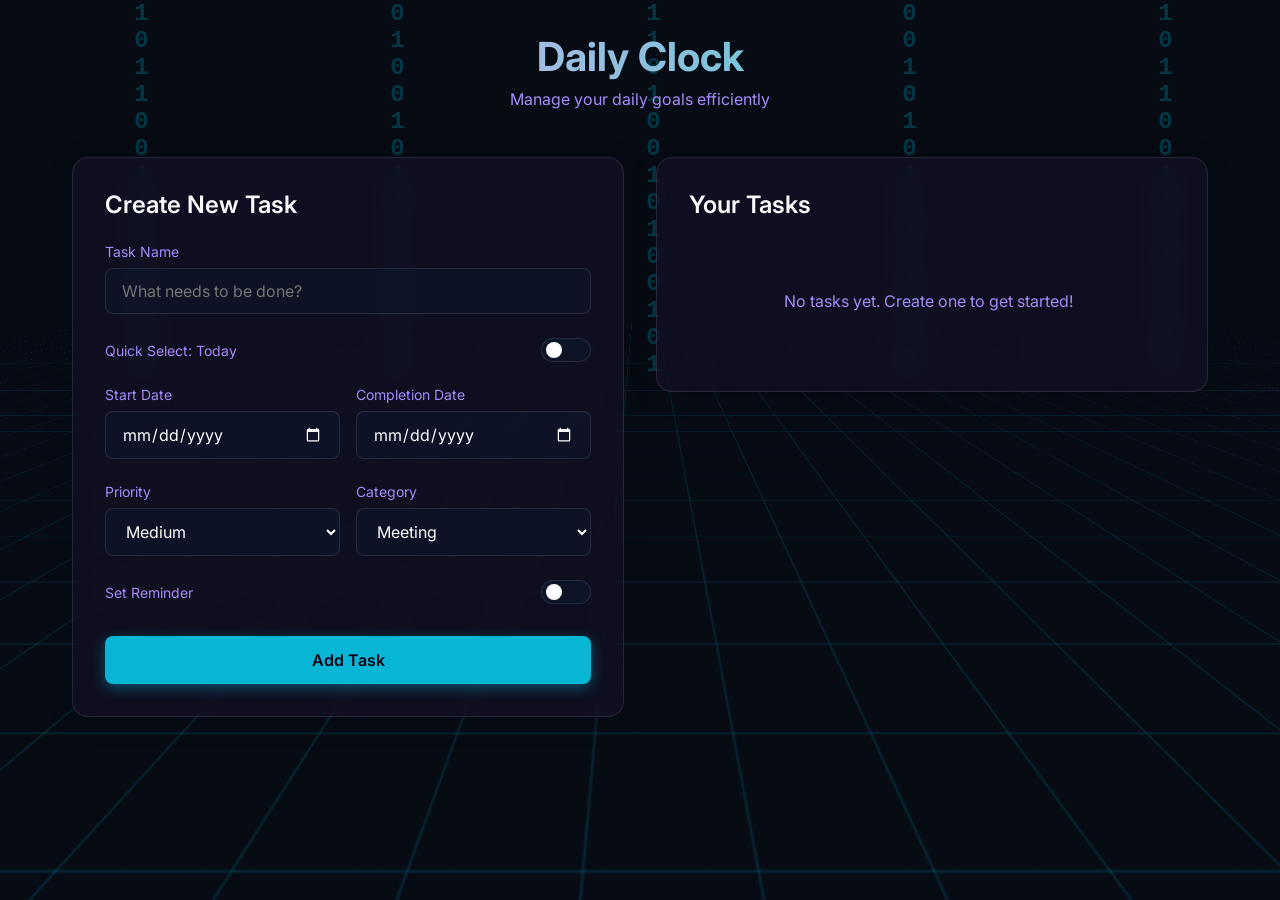
==== commit 56dd14df: "Revert "Complete UI redesign to match sleek mobile matte dark and orange app aesthetic" This reverts" ====
--- a/index.html
+++ b/index.html
@@ -2,143 +2,109 @@
 <html lang="en">
 <head>
     <meta charset="UTF-8">
-    <meta name="viewport" content="width=device-width, initial-scale=1.0, maximum-scale=1.0, user-scalable=no">
+    <meta name="viewport" content="width=device-width, initial-scale=1.0">
     <title>Daily Clock</title>
     <link rel="preconnect" href="https://fonts.googleapis.com">
     <link rel="preconnect" href="https://fonts.gstatic.com" crossorigin>
-    <link href="https://fonts.googleapis.com/css2?family=Inter:wght@400;500;600;700&display=swap" rel="stylesheet">
+    <link href="https://fonts.googleapis.com/css2?family=Inter:wght@300;400;500;600;700&display=swap" rel="stylesheet">
     <link rel="manifest" href="manifest.json">
-    <meta name="theme-color" content="#1C1C1E">
+    <meta name="theme-color" content="#0b0213">
     <link rel="stylesheet" href="style.css">
     <script src="script.js" defer></script>
 </head>
 <body>
-    <div class="app-container">
-        <!-- TOP HEADER -->
-        <header class="app-header">
-            <div class="user-profile">
-                <div class="avatar">👨‍💻</div>
-                <div class="greeting">
-                    <span class="greeting-time">Good Morning ☁️</span>
-                    <span class="user-name">Welcome Back</span>
-                </div>
-            </div>
-            <button class="icon-btn">🔔</button>
+    <div class="background-elements">
+        <!-- IT Tech Grid -->
+        <div class="it-grid"></div>
+        
+        <!-- Binary Streams -->
+        <div class="binary-stream stream-1">10110010101101</div>
+        <div class="binary-stream stream-2">01001010110011</div>
+        <div class="binary-stream stream-3">11010010100101</div>
+        <div class="binary-stream stream-4">00101011010010</div>
+        <div class="binary-stream stream-5">10110010101101</div>
+    </div>
+    
+    <div class="container">
+        <header>
+            <h1>Daily Clock</h1>
+            <p>Manage your daily goals efficiently</p>
         </header>
-
-        <!-- VIEW: DASHBOARD (Home) -->
-        <main id="view-dashboard" class="view active-view">
-            <!-- Search -->
-            <div class="search-container">
-                <span class="search-icon">🔍</span>
-                <input type="text" placeholder="Search your task..." class="search-input">
-            </div>
-
-            <!-- Timeline -->
-            <div class="section-header">
-                <h2>Your Timeline</h2>
-                <span class="date-dropdown">June ⌄</span>
-            </div>
-            
-            <div class="timeline-strip">
-                <div class="date-item"><span>3</span><small>Tue</small></div>
-                <div class="date-item active"><span>4</span><small>Wed</small></div>
-                <div class="date-item"><span>5</span><small>Thu</small></div>
-                <div class="date-item"><span>6</span><small>Fri</small></div>
-                <div class="date-item"><span>7</span><small>Sat</small></div>
-            </div>
-
-            <!-- Task List -->
-            <div class="section-header" style="margin-top: 1.5rem;">
-                <h2>Today's Task</h2>
-                <span class="see-more">See more</span>
-            </div>
-
-            <div id="task-list" class="task-list">
-                <!-- Tasks injected here via JS -->
-            </div>
-        </main>
-
-        <!-- VIEW: NEW TASK (Form) -->
-        <main id="view-new-task" class="view">
-            <div class="view-header">
-                <h2>New Task</h2>
-            </div>
-            
-            <form id="task-form">
-                <div class="form-group">
-                    <label for="task-name">Title</label>
-                    <input type="text" id="task-name" required placeholder="Task Planner Mobile Apps">
-                </div>
-                
-                <div class="form-row">
+        
+        <main class="dashboard">
+            <section class="task-form-container glass-panel">
+                <h2>Create New Task</h2>
+                <form id="task-form">
                     <div class="form-group">
-                        <label for="start-date">Start date</label>
-                        <div class="input-with-icon">
+                        <label for="task-name">Task Name</label>
+                        <input type="text" id="task-name" required placeholder="What needs to be done?">
+                    </div>
+                    
+                    <div class="form-group switch-group" style="margin-bottom: 1rem;">
+                        <label for="today-task">Quick Select: Today</label>
+                        <label class="switch">
+                            <input type="checkbox" id="today-task">
+                            <span class="slider round"></span>
+                        </label>
+                    </div>
+                    
+                    <div class="form-row">
+                        <div class="form-group">
+                            <label for="start-date">Start Date</label>
                             <input type="date" id="start-date" required>
                         </div>
-                    </div>
-                    <div class="form-group">
-                        <label for="completion-date">End date</label>
-                        <div class="input-with-icon">
+                        <div class="form-group">
+                            <label for="completion-date">Completion Date</label>
                             <input type="date" id="completion-date" required>
                         </div>
                     </div>
+                    
+                    <div class="form-row">
+                        <div class="form-group">
+                            <label for="priority">Priority</label>
+                            <select id="priority" required>
+                                <option value="Urgent">Urgent</option>
+                                <option value="High">High</option>
+                                <option value="Medium" selected>Medium</option>
+                                <option value="Low">Low</option>
+                            </select>
+                        </div>
+                        <div class="form-group">
+                            <label for="category">Category</label>
+                            <select id="category" required>
+                                <option value="Meeting">Meeting</option>
+                                <option value="Follow-up">Follow-up</option>
+                                <option value="Documentation">Documentation</option>
+                                <option value="Bug follow-up">Bug follow-up</option>
+                                <option value="Client follow up">Client follow up</option>
+                                <option value="Team meet">Team meet</option>
+                                <option value="App development">App development</option>
+                                <option value="Agreement follow-up">Agreement follow-up</option>
+                            </select>
+                        </div>
+                    </div>
+                    
+                    <div class="form-group switch-group">
+                        <label for="reminder">Set Reminder</label>
+                        <label class="switch">
+                            <input type="checkbox" id="reminder">
+                            <span class="slider round"></span>
+                        </label>
+                    </div>
+                    
+                    <button type="submit" class="btn-primary">Add Task</button>
+                </form>
+            </section>
+            
+            <section class="task-list-container glass-panel">
+                <div class="list-header">
+                    <h2>Your Tasks</h2>
                 </div>
-
-                <div class="form-group">
-                    <label for="priority">Workspace (Priority)</label>
-                    <select id="priority" required>
-                        <option value="Urgent">Urgent</option>
-                        <option value="High">High</option>
-                        <option value="Medium" selected>Medium</option>
-                        <option value="Low">Low</option>
-                    </select>
+                <div id="task-list" class="task-list">
+                    <!-- Tasks will be injected here via JS -->
                 </div>
-
-                <div class="form-group">
-                    <label for="category">Category</label>
-                    <select id="category" required>
-                        <option value="Meeting">Meeting</option>
-                        <option value="Follow-up">Follow-up</option>
-                        <option value="Documentation">Documentation</option>
-                        <option value="Bug follow-up">Bug follow-up</option>
-                        <option value="Client follow up">Client follow up</option>
-                        <option value="Team meet">Team meet</option>
-                        <option value="App development">App development</option>
-                        <option value="Agreement follow-up">Agreement follow-up</option>
-                    </select>
-                </div>
-
-                <div class="form-group switch-group" style="margin-top:1rem;">
-                    <label for="reminder">Set Reminder</label>
-                    <label class="switch">
-                        <input type="checkbox" id="reminder">
-                        <span class="slider round"></span>
-                    </label>
-                </div>
-
-                <button type="submit" class="btn-primary">Create</button>
-            </form>
+            </section>
         </main>
-
-        <!-- BOTTOM NAV -->
-        <nav class="bottom-nav">
-            <div class="nav-pill">
-                <button class="nav-item active" id="nav-home">
-                    <span class="nav-icon">🏠</span> Home
-                </button>
-                <button class="nav-item" id="nav-add">
-                    <span class="nav-icon">➕</span>
-                </button>
-                <button class="nav-item">
-                    <span class="nav-icon">📅</span>
-                </button>
-                <button class="nav-item">
-                    <span class="nav-icon">⚙️</span>
-                </button>
-            </div>
-        </nav>
     </div>
 </body>
 </html>
--- a/style.css
+++ b/style.css
@@ -1,11 +1,21 @@
 :root {
-    --bg-main: #121212;
-    --bg-card: #1c1c1e;
-    --bg-input: #2c2c2e;
-    --text-main: #ffffff;
-    --text-muted: #8e8e93;
-    --accent: #ff5722;
-    --accent-hover: #e64a19;
+    --bg-color: #060b14;
+    --text-primary: #f8fafc;
+    --text-secondary: #a78bfa;
+    
+    --glass-bg: rgba(30, 20, 50, 0.4);
+    --glass-border: rgba(255, 255, 255, 0.1);
+    
+    --primary-color: #06b6d4;
+    --primary-hover: #0891b2;
+    
+    --priority-urgent: #ef4444;
+    --priority-high: #f97316;
+    --priority-medium: #eab308;
+    --priority-low: #22c55e;
+    
+    --blob-1: #d946ef;
+    --blob-2: #06b6d4;
 }
 
 * {
@@ -16,294 +26,417 @@
 }
 
 body {
-    background-color: #000000;
-    color: var(--text-main);
-    display: flex;
-    justify-content: center;
+    background-color: var(--bg-color);
+    color: var(--text-primary);
     min-height: 100vh;
-}
-
-.app-container {
-    width: 100%;
-    max-width: 480px;
-    background-color: var(--bg-main);
+    overflow-x: hidden;
     position: relative;
+}
+
+.background-elements {
+    position: fixed;
+    top: 0;
+    left: 0;
+    width: 100vw;
     height: 100vh;
+    z-index: -1;
     overflow: hidden;
+}
+
+/* IT Grid Background */
+.it-grid {
+    position: absolute;
+    width: 200vw;
+    height: 200vh;
+    top: -50vh;
+    left: -50vw;
+    background-image: 
+        linear-gradient(rgba(6, 182, 212, 0.15) 1px, transparent 1px),
+        linear-gradient(90deg, rgba(6, 182, 212, 0.15) 1px, transparent 1px);
+    background-size: 60px 60px;
+    transform: perspective(600px) rotateX(70deg) translateY(0);
+    animation: gridMove 20s linear infinite;
+    z-index: -2;
+}
+
+@keyframes gridMove {
+    0% { transform: perspective(600px) rotateX(70deg) translateY(0); }
+    100% { transform: perspective(600px) rotateX(70deg) translateY(60px); }
+}
+
+/* Binary Data Streams */
+.binary-stream {
+    position: absolute;
+    color: rgba(6, 182, 212, 0.25);
+    font-family: 'Courier New', Courier, monospace;
+    font-size: 1.5rem;
+    font-weight: bold;
+    writing-mode: vertical-rl;
+    text-orientation: upright;
+    white-space: nowrap;
+    animation: dataFall 10s linear infinite;
+    z-index: -1;
+}
+
+@keyframes dataFall {
+    0% { transform: translateY(-100%); opacity: 0; }
+    20% { opacity: 1; }
+    80% { opacity: 1; }
+    100% { transform: translateY(100vh); opacity: 0; }
+}
+
+.stream-1 { left: 10%; animation-duration: 12s; animation-delay: 0s; }
+.stream-2 { left: 30%; animation-duration: 18s; animation-delay: 5s; }
+.stream-3 { left: 50%; animation-duration: 14s; animation-delay: 2s; }
+.stream-4 { left: 70%; animation-duration: 16s; animation-delay: 8s; }
+.stream-5 { left: 90%; animation-duration: 20s; animation-delay: 3s; }
+
+
+
+.container {
+    max-width: 1200px;
+    margin: 0 auto;
+    padding: 2rem;
+}
+
+header {
+    text-align: center;
+    margin-bottom: 3rem;
+    animation: fadeInDown 0.8s ease-out;
+}
+
+@keyframes gradientShift {
+    0% { background-position: 0% 50%; }
+    50% { background-position: 100% 50%; }
+    100% { background-position: 0% 50%; }
+}
+
+header h1 {
+    font-size: 2.5rem;
+    font-weight: 700;
+    background: linear-gradient(to right, #f0abfc, #2dd4bf, #8b5cf6, #f0abfc);
+    background-size: 300% 300%;
+    animation: gradientShift 6s ease infinite;
+    -webkit-background-clip: text;
+    -webkit-text-fill-color: transparent;
+    margin-bottom: 0.5rem;
+}
+
+header p {
+    color: var(--text-secondary);
+}
+
+.dashboard {
+    display: grid;
+    grid-template-columns: 1fr 1fr;
+    gap: 2rem;
+    align-items: start;
+}
+
+@media (max-width: 900px) {
+    .dashboard {
+        grid-template-columns: 1fr;
+    }
+}
+
+.glass-panel {
+    background: var(--glass-bg);
+    backdrop-filter: blur(12px);
+    -webkit-backdrop-filter: blur(12px);
+    border: 1px solid var(--glass-border);
+    border-radius: 16px;
+    padding: 2rem;
+    box-shadow: 0 4px 30px rgba(0, 0, 0, 0.1);
+    animation: fadeInUp 0.8s ease-out backwards;
+}
+
+.task-list-container {
+    animation-delay: 0.2s;
+}
+
+h2 {
+    font-size: 1.5rem;
+    margin-bottom: 1.5rem;
+    font-weight: 600;
+}
+
+/* Form Styles */
+.form-group {
+    margin-bottom: 1.5rem;
     display: flex;
     flex-direction: column;
 }
 
-.app-header {
-    display: flex;
+.form-row {
+    display: grid;
+    grid-template-columns: 1fr 1fr;
+    gap: 1rem;
+}
+
+label {
+    font-size: 0.875rem;
+    margin-bottom: 0.5rem;
+    color: var(--text-secondary);
+}
+
+input[type="text"],
+input[type="date"],
+select {
+    background: rgba(15, 23, 42, 0.6);
+    border: 1px solid rgba(255, 255, 255, 0.1);
+    color: #fff;
+    padding: 0.75rem 1rem;
+    border-radius: 8px;
+    font-size: 1rem;
+    transition: all 0.3s ease;
+    color-scheme: dark;
+}
+
+input:focus, select:focus {
+    outline: none;
+    border-color: var(--primary-color);
+    box-shadow: 0 0 0 2px rgba(99, 102, 241, 0.2);
+}
+
+/* Switch styling */
+.switch-group {
+    flex-direction: row;
     justify-content: space-between;
     align-items: center;
-    padding: 1.5rem 1.5rem 1rem;
-}
-
-.user-profile {
-    display: flex;
-    align-items: center;
-    gap: 1rem;
-}
-
-.avatar {
-    width: 40px;
-    height: 40px;
-    background: var(--bg-card);
+}
+
+.switch {
+    position: relative;
+    display: inline-block;
+    width: 50px;
+    height: 24px;
+}
+
+.switch input {
+    opacity: 0;
+    width: 0;
+    height: 0;
+}
+
+.slider {
+    position: absolute;
+    cursor: pointer;
+    top: 0;
+    left: 0;
+    right: 0;
+    bottom: 0;
+    background-color: rgba(15, 23, 42, 0.8);
+    transition: .4s;
+    border: 1px solid rgba(255, 255, 255, 0.1);
+}
+
+.slider:before {
+    position: absolute;
+    content: "";
+    height: 16px;
+    width: 16px;
+    left: 4px;
+    bottom: 3px;
+    background-color: #fff;
+    transition: .4s;
+}
+
+input:checked + .slider {
+    background-color: var(--primary-color);
+    border-color: var(--primary-color);
+}
+
+input:checked + .slider:before {
+    transform: translateX(24px);
+}
+
+.slider.round {
+    border-radius: 24px;
+}
+
+.slider.round:before {
     border-radius: 50%;
-    display: flex;
-    align-items: center;
-    justify-content: center;
-    font-size: 1.2rem;
-}
-
-.greeting {
-    display: flex;
-    flex-direction: column;
-}
-
-.greeting-time {
-    font-size: 0.75rem;
-    color: var(--text-muted);
-}
-
-.user-name {
-    font-size: 1rem;
-    font-weight: 600;
-}
-
-.icon-btn {
-    width: 40px;
-    height: 40px;
-    border-radius: 50%;
-    background: var(--bg-card);
+}
+
+.btn-primary {
+    background: var(--primary-color);
+    color: #0b0213;
     border: none;
-    color: white;
-    font-size: 1.2rem;
-    cursor: pointer;
-}
-
-.view {
-    display: none;
-    flex: 1;
-    overflow-y: auto;
-    padding: 0 1.5rem 6rem;
-}
-.view.active-view {
-    display: block;
-    animation: fadeIn 0.3s ease-out;
-}
-@keyframes fadeIn {
-    from { opacity: 0; transform: translateY(10px); }
-    to { opacity: 1; transform: translateY(0); }
-}
-
-/* Dashboard Specific */
-.search-container {
-    display: flex;
-    align-items: center;
-    background: var(--bg-input);
-    border-radius: 20px;
-    padding: 0.75rem 1.25rem;
-    margin-bottom: 1.5rem;
-}
-
-.search-icon {
-    color: var(--text-muted);
-    margin-right: 0.75rem;
-}
-
-.search-input {
-    background: transparent;
-    border: none;
-    color: white;
-    width: 100%;
-    outline: none;
-    font-size: 0.9rem;
-}
-.search-input::placeholder { color: var(--text-muted); }
-
-.section-header {
-    display: flex;
-    justify-content: space-between;
-    align-items: center;
-    margin-bottom: 1rem;
-}
-.section-header h2 { font-size: 1.1rem; font-weight: 600; }
-.date-dropdown, .see-more { font-size: 0.8rem; color: var(--text-muted); }
-
-.timeline-strip {
-    display: flex;
-    justify-content: space-between;
-    margin-bottom: 1.5rem;
-}
-.date-item {
-    display: flex;
-    flex-direction: column;
-    align-items: center;
-    justify-content: center;
-    width: 48px;
-    height: 64px;
-    background: var(--bg-input);
-    border-radius: 16px;
-    color: var(--text-muted);
-}
-.date-item span { font-weight: 600; font-size: 1.1rem; color: white; margin-bottom: 2px;}
-.date-item.active {
-    background: var(--accent);
-}
-.date-item.active small, .date-item.active span {
-    color: white;
-}
-
-/* Task List */
-.task-list { display: flex; flex-direction: column; gap: 1rem; }
-
-.task-item {
-    background: var(--bg-card);
-    border-radius: 24px;
-    padding: 1.25rem;
-    display: flex;
-    flex-direction: column;
-    gap: 0.75rem;
-    position: relative;
-    overflow: hidden;
-}
-
-.task-item.priority-Urgent { border-left: 6px solid #ef4444; }
-.task-item.priority-High { border-left: 6px solid #f97316; }
-.task-item.priority-Medium { border-left: 6px solid #eab308; }
-.task-item.priority-Low { border-left: 6px solid #22c55e; }
-
-.task-item.completed {
-    background: #111 !important;
-    opacity: 0.6;
-}
-.task-item.completed .task-title {
-    text-decoration: line-through;
-    color: var(--text-muted);
-}
-
-.task-header {
-    display: flex;
-    justify-content: space-between;
-    align-items: flex-start;
-}
-.task-title {
-    font-weight: 600;
-    font-size: 1rem;
-    line-height: 1.4;
-    color: white;
-}
-.task-details {
-    font-size: 0.75rem;
-    color: var(--text-muted);
-    display: flex;
-    gap: 1rem;
-}
-.task-actions {
-    display: flex;
-    justify-content: flex-end;
-    gap: 0.5rem;
-    margin-top: 0.5rem;
-}
-
-/* Buttons and Badges */
-.badge {
-    padding: 0.25rem 0.6rem;
-    border-radius: 12px;
-    font-size: 0.7rem;
-    background: var(--bg-input);
-    color: white;
-}
-
-.btn-icon { background: none; border: none; font-size: 1.2rem; cursor: pointer; color: var(--text-muted); transition: color 0.2s;}
-.btn-icon.check:hover { color: #22c55e; }
-.btn-icon.delete-btn:hover { color: #ef4444; }
-
-/* Form Styles */
-.view-header {
-    text-align: center;
-    padding: 1rem 0 2rem;
-}
-.view-header h2 { font-size: 1.2rem; font-weight: 600; }
-
-.form-group { margin-bottom: 1.25rem; display: flex; flex-direction: column; }
-.form-row { display: grid; grid-template-columns: 1fr 1fr; gap: 1rem; }
-label { font-size: 0.8rem; margin-bottom: 0.5rem; color: white; font-weight: 500;}
-
-input[type="text"], input[type="date"], select {
-    background: var(--bg-input);
-    border: none;
-    color: white;
-    padding: 1rem 1.25rem;
-    border-radius: 20px;
-    font-size: 0.9rem;
-    outline: none;
-    appearance: none;
-    color-scheme: dark;
-}
-.input-with-icon { position: relative; }
-.input-with-icon input { width: 100%; }
-
-/* Switch */
-.switch-group { flex-direction: row; justify-content: space-between; align-items: center; }
-.switch { position: relative; display: inline-block; width: 44px; height: 24px; }
-.switch input { opacity: 0; width: 0; height: 0; }
-.slider { position: absolute; cursor: pointer; top: 0; left: 0; right: 0; bottom: 0; background-color: var(--bg-input); transition: .4s; border-radius: 24px;}
-.slider:before { position: absolute; content: ""; height: 18px; width: 18px; left: 3px; bottom: 3px; background-color: var(--text-muted); transition: .4s; border-radius: 50%;}
-input:checked + .slider { background-color: var(--accent); }
-input:checked + .slider:before { transform: translateX(20px); background-color: white;}
-
-.btn-primary {
-    background: var(--accent);
-    color: white;
-    border: none;
-    padding: 1.25rem;
-    border-radius: 30px;
+    padding: 0.875rem 1.5rem;
+    border-radius: 8px;
     font-size: 1rem;
     font-weight: 600;
     cursor: pointer;
     width: 100%;
-    margin-top: 1rem;
-    box-shadow: 0 4px 15px rgba(255, 87, 34, 0.4);
-    transition: transform 0.2s;
-}
-.btn-primary:active { transform: scale(0.98); }
-
-/* Bottom Nav */
-.bottom-nav {
-    position: absolute;
-    bottom: 1.5rem;
-    left: 50%;
-    transform: translateX(-50%);
-    width: calc(100% - 3rem);
-}
-.nav-pill {
-    background: #000000;
-    border-radius: 40px;
+    transition: all 0.3s ease;
+    box-shadow: 0 4px 14px rgba(6, 182, 212, 0.4);
+}
+
+.btn-primary:hover {
+    background: var(--primary-hover);
+    transform: translateY(-2px);
+    box-shadow: 0 6px 20px rgba(6, 182, 212, 0.6);
+}
+
+.btn-primary:active {
+    transform: translateY(0);
+}
+
+/* Task List */
+.task-list {
+    display: flex;
+    flex-direction: column;
+    gap: 1rem;
+    max-height: 600px;
+    overflow-y: auto;
+    padding-right: 0.5rem;
+}
+
+/* Scrollbar styles */
+.task-list::-webkit-scrollbar {
+    width: 6px;
+}
+.task-list::-webkit-scrollbar-track {
+    background: rgba(0,0,0,0.1);
+    border-radius: 4px;
+}
+.task-list::-webkit-scrollbar-thumb {
+    background: rgba(255,255,255,0.2);
+    border-radius: 4px;
+}
+
+.task-item {
+    background: rgba(15, 23, 42, 0.5);
+    border: 1px solid rgba(255, 255, 255, 0.05);
+    border-radius: 12px;
+    padding: 1.25rem;
+    display: flex;
+    flex-direction: column;
+    gap: 0.75rem;
+    transition: all 0.3s ease;
+    border-left: 4px solid var(--primary-color);
+    animation: slideIn 0.4s ease-out;
+}
+
+.task-item:hover {
+    transform: translateX(4px);
+    background: rgba(30, 41, 59, 0.8);
+    box-shadow: 0 4px 20px rgba(0, 0, 0, 0.2);
+}
+
+.task-item[data-priority="Urgent"] { border-left-color: var(--priority-urgent); }
+.task-item[data-priority="High"] { border-left-color: var(--priority-high); }
+.task-item[data-priority="Medium"] { border-left-color: var(--priority-medium); }
+.task-item[data-priority="Low"] { border-left-color: var(--priority-low); }
+
+.task-header {
     display: flex;
     justify-content: space-between;
+    align-items: flex-start;
+}
+
+.task-title {
+    font-weight: 600;
+    font-size: 1.1rem;
+    word-break: break-word;
+}
+
+.badges {
+    display: flex;
+    gap: 0.5rem;
+}
+
+.badge {
+    padding: 0.25rem 0.6rem;
+    border-radius: 20px;
+    font-size: 0.75rem;
+    font-weight: 600;
+    backdrop-filter: blur(4px);
+    -webkit-backdrop-filter: blur(4px);
+    border: 1px solid rgba(255, 255, 255, 0.1);
+    box-shadow: 0 2px 10px rgba(0, 0, 0, 0.1);
+}
+
+.badge.priority-Urgent { color: var(--priority-urgent); background: rgba(239, 68, 68, 0.1); }
+.badge.priority-High { color: var(--priority-high); background: rgba(249, 115, 22, 0.1); }
+.badge.priority-Medium { color: var(--priority-medium); background: rgba(234, 179, 8, 0.1); }
+.badge.priority-Low { color: var(--priority-low); background: rgba(34, 197, 94, 0.1); }
+
+.badge.category {
+    color: #a5b4fc;
+    background: rgba(99, 102, 241, 0.1);
+}
+
+.task-details {
+    display: flex;
+    gap: 1.5rem;
+    font-size: 0.875rem;
+    color: var(--text-secondary);
+}
+
+.task-details span {
+    display: flex;
     align-items: center;
-    padding: 0.5rem 1rem;
-    box-shadow: 0 -4px 20px rgba(0,0,0,0.5);
-}
-.nav-item {
-    background: transparent;
+    gap: 0.3rem;
+}
+
+.task-actions {
+    display: flex;
+    justify-content: flex-end;
+    gap: 0.5rem;
+    margin-top: 0.5rem;
+}
+
+.btn-icon {
+    background: none;
     border: none;
-    color: var(--text-muted);
-    display: flex;
-    align-items: center;
-    gap: 0.5rem;
-    padding: 0.75rem 1rem;
-    border-radius: 30px;
-    font-size: 0.9rem;
-    font-weight: 600;
+    color: var(--text-secondary);
     cursor: pointer;
-    transition: 0.3s;
-}
-.nav-item.active {
-    background: var(--accent);
-    color: white;
-}
+    transition: color 0.2s;
+    font-size: 1.2rem;
+}
+
+.btn-icon:hover {
+    color: #ef4444;
+}
+
+.btn-icon.check:hover {
+    color: var(--priority-low);
+}
+
+.completed {
+    opacity: 0.5;
+    background: rgba(0, 0, 0, 0.5) !important;
+    border-color: rgba(255, 255, 255, 0.02) !important;
+    border-left-color: rgba(255, 255, 255, 0.1) !important;
+    transform: scale(0.98);
+}
+.completed:hover {
+    transform: scale(0.98) translateX(4px);
+    background: rgba(0, 0, 0, 0.6) !important;
+}
+.completed .task-title {
+    text-decoration: line-through;
+    color: #475569;
+}
+
+.empty-state {
+    text-align: center;
+    padding: 3rem 1rem;
+    color: var(--text-secondary);
+}
+
+@keyframes fadeInDown {
+    from { opacity: 0; transform: translateY(-20px); }
+    to { opacity: 1; transform: translateY(0); }
+}
+
+@keyframes fadeInUp {
+    from { opacity: 0; transform: translateY(20px); }
+    to { opacity: 1; transform: translateY(0); }
+}
+
+@keyframes slideIn {
+    from { opacity: 0; transform: translateX(-10px); }
+    to { opacity: 1; transform: translateX(0); }
+}
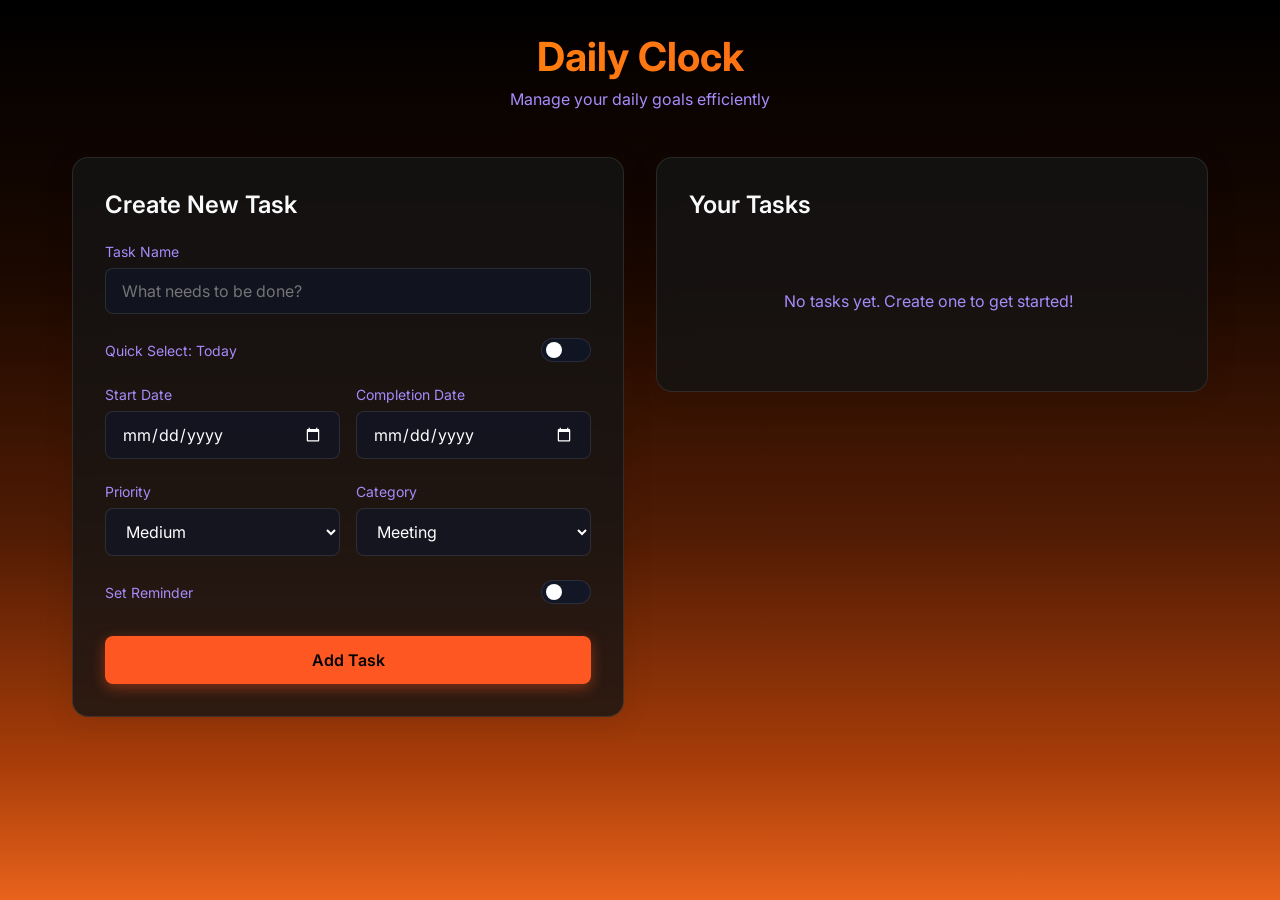
==== commit bf387c94: "Add bubbles animation to the background" ====
--- a/index.html
+++ b/index.html
@@ -14,15 +14,14 @@
 </head>
 <body>
     <div class="background-elements">
-        <!-- IT Tech Grid -->
-        <div class="it-grid"></div>
-        
-        <!-- Binary Streams -->
-        <div class="binary-stream stream-1">10110010101101</div>
-        <div class="binary-stream stream-2">01001010110011</div>
-        <div class="binary-stream stream-3">11010010100101</div>
-        <div class="binary-stream stream-4">00101011010010</div>
-        <div class="binary-stream stream-5">10110010101101</div>
+        <div class="bubble"></div>
+        <div class="bubble"></div>
+        <div class="bubble"></div>
+        <div class="bubble"></div>
+        <div class="bubble"></div>
+        <div class="bubble"></div>
+        <div class="bubble"></div>
+        <div class="bubble"></div>
     </div>
     
     <div class="container">
--- a/style.css
+++ b/style.css
@@ -1,13 +1,13 @@
 :root {
-    --bg-color: #060b14;
+    --bg-color: #000000;
     --text-primary: #f8fafc;
     --text-secondary: #a78bfa;
     
-    --glass-bg: rgba(30, 20, 50, 0.4);
+    --glass-bg: rgba(20, 20, 20, 0.8);
     --glass-border: rgba(255, 255, 255, 0.1);
     
-    --primary-color: #06b6d4;
-    --primary-hover: #0891b2;
+    --primary-color: #ff5722;
+    --primary-hover: #e64a19;
     
     --priority-urgent: #ef4444;
     --priority-high: #f97316;
@@ -41,55 +41,37 @@
     height: 100vh;
     z-index: -1;
     overflow: hidden;
-}
-
-/* IT Grid Background */
-.it-grid {
+    background: linear-gradient(to bottom, #000000 0%, #1a0800 30%, #521c04 60%, #a83d09 85%, #e8631c 100%);
+}
+
+/* Bubbles */
+.bubble {
     position: absolute;
-    width: 200vw;
-    height: 200vh;
-    top: -50vh;
-    left: -50vw;
-    background-image: 
-        linear-gradient(rgba(6, 182, 212, 0.15) 1px, transparent 1px),
-        linear-gradient(90deg, rgba(6, 182, 212, 0.15) 1px, transparent 1px);
-    background-size: 60px 60px;
-    transform: perspective(600px) rotateX(70deg) translateY(0);
-    animation: gridMove 20s linear infinite;
-    z-index: -2;
-}
-
-@keyframes gridMove {
-    0% { transform: perspective(600px) rotateX(70deg) translateY(0); }
-    100% { transform: perspective(600px) rotateX(70deg) translateY(60px); }
-}
-
-/* Binary Data Streams */
-.binary-stream {
-    position: absolute;
-    color: rgba(6, 182, 212, 0.25);
-    font-family: 'Courier New', Courier, monospace;
-    font-size: 1.5rem;
-    font-weight: bold;
-    writing-mode: vertical-rl;
-    text-orientation: upright;
-    white-space: nowrap;
-    animation: dataFall 10s linear infinite;
-    z-index: -1;
-}
-
-@keyframes dataFall {
-    0% { transform: translateY(-100%); opacity: 0; }
-    20% { opacity: 1; }
-    80% { opacity: 1; }
-    100% { transform: translateY(100vh); opacity: 0; }
-}
-
-.stream-1 { left: 10%; animation-duration: 12s; animation-delay: 0s; }
-.stream-2 { left: 30%; animation-duration: 18s; animation-delay: 5s; }
-.stream-3 { left: 50%; animation-duration: 14s; animation-delay: 2s; }
-.stream-4 { left: 70%; animation-duration: 16s; animation-delay: 8s; }
-.stream-5 { left: 90%; animation-duration: 20s; animation-delay: 3s; }
+    bottom: -100px;
+    background: rgba(255, 87, 34, 0.15);
+    border: 1px solid rgba(255, 120, 50, 0.3);
+    border-radius: 50%;
+    backdrop-filter: blur(3px);
+    animation: floatUp 15s infinite ease-in;
+}
+
+@keyframes floatUp {
+    0% { transform: translateY(0) scale(1); opacity: 0; }
+    10% { opacity: 1; }
+    90% { opacity: 1; }
+    100% { transform: translateY(-120vh) scale(1.5); opacity: 0; }
+}
+
+.bubble:nth-child(1) { width: 40px; height: 40px; left: 10%; animation-duration: 12s; }
+.bubble:nth-child(2) { width: 80px; height: 80px; left: 25%; animation-duration: 18s; animation-delay: 2s; }
+.bubble:nth-child(3) { width: 30px; height: 30px; left: 40%; animation-duration: 10s; animation-delay: 5s; }
+.bubble:nth-child(4) { width: 60px; height: 60px; left: 60%; animation-duration: 15s; animation-delay: 1s; }
+.bubble:nth-child(5) { width: 50px; height: 50px; left: 75%; animation-duration: 20s; animation-delay: 4s; }
+.bubble:nth-child(6) { width: 70px; height: 70px; left: 90%; animation-duration: 17s; animation-delay: 3s; }
+.bubble:nth-child(7) { width: 35px; height: 35px; left: 50%; animation-duration: 11s; animation-delay: 6s; }
+.bubble:nth-child(8) { width: 45px; height: 45px; left: 5%; animation-duration: 14s; animation-delay: 7s; }
+
+
 
 
 
@@ -114,7 +96,7 @@
 header h1 {
     font-size: 2.5rem;
     font-weight: 700;
-    background: linear-gradient(to right, #f0abfc, #2dd4bf, #8b5cf6, #f0abfc);
+    background: linear-gradient(to right, #ff9800, #ff5722, #e64a19, #ff9800);
     background-size: 300% 300%;
     animation: gradientShift 6s ease infinite;
     -webkit-background-clip: text;
@@ -260,7 +242,7 @@
 
 .btn-primary {
     background: var(--primary-color);
-    color: #0b0213;
+    color: #000000;
     border: none;
     padding: 0.875rem 1.5rem;
     border-radius: 8px;
@@ -269,13 +251,13 @@
     cursor: pointer;
     width: 100%;
     transition: all 0.3s ease;
-    box-shadow: 0 4px 14px rgba(6, 182, 212, 0.4);
+    box-shadow: 0 4px 14px rgba(255, 87, 34, 0.4);
 }
 
 .btn-primary:hover {
     background: var(--primary-hover);
     transform: translateY(-2px);
-    box-shadow: 0 6px 20px rgba(6, 182, 212, 0.6);
+    box-shadow: 0 6px 20px rgba(255, 87, 34, 0.6);
 }
 
 .btn-primary:active {
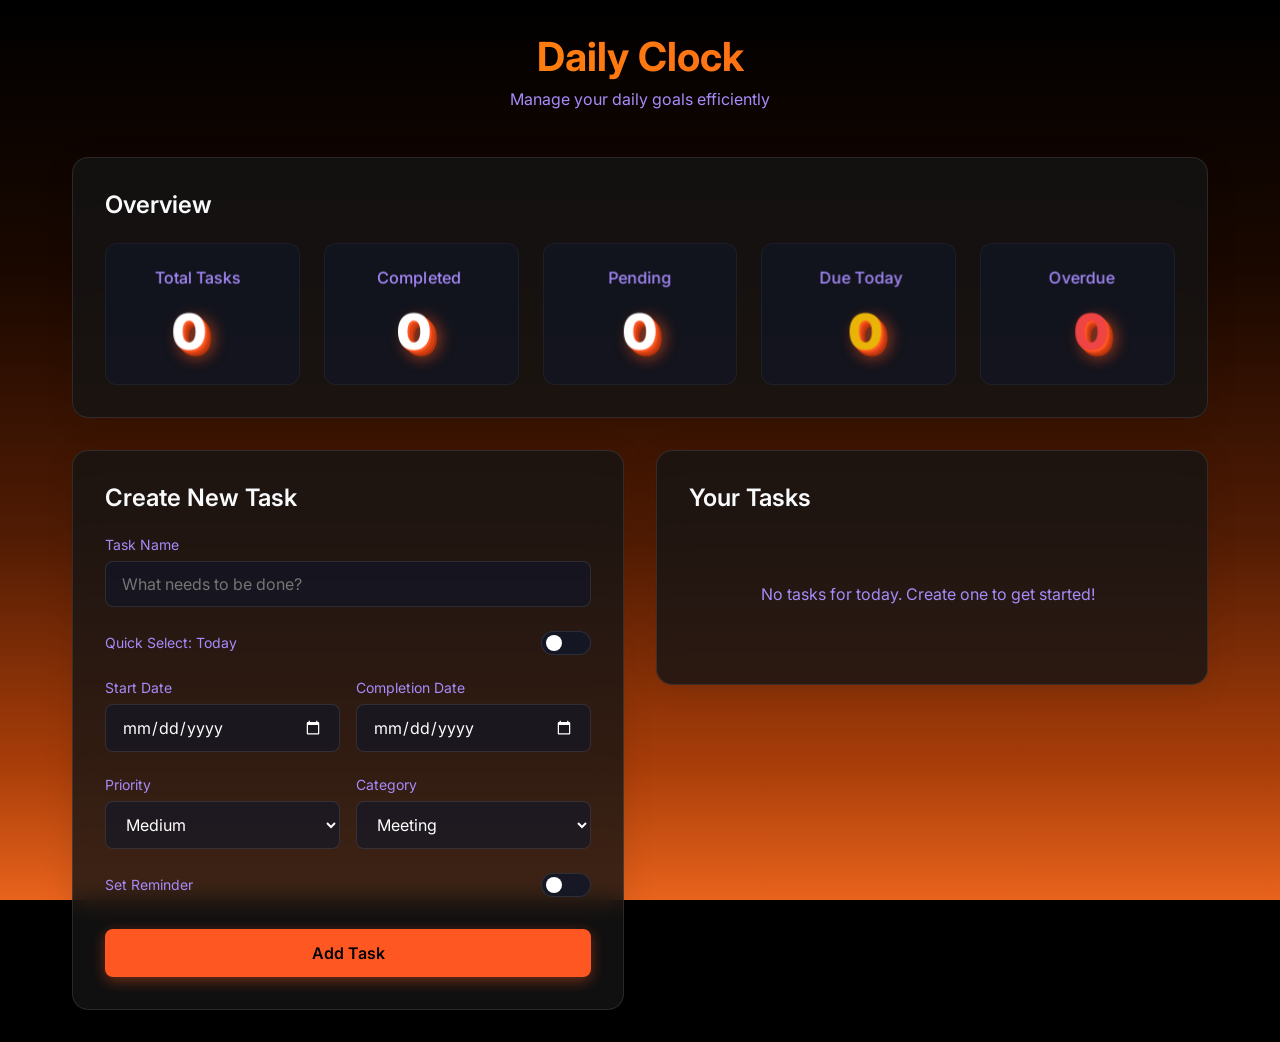
==== commit d1c16604: "Implement direct Google Calendar API integration with automated popup alerts using OAuth2" ====
--- a/index.html
+++ b/index.html
@@ -10,9 +10,11 @@
     <link rel="manifest" href="manifest.json">
     <meta name="theme-color" content="#0b0213">
     <link rel="stylesheet" href="style.css">
+    <script src="https://accounts.google.com/gsi/client" onload="initGoogleAuth()" async defer></script>
     <script src="script.js" defer></script>
 </head>
 <body>
+    <div id="toast-container" class="toast-container"></div>
     <div class="background-elements">
         <div class="bubble"></div>
         <div class="bubble"></div>
@@ -30,6 +32,32 @@
             <p>Manage your daily goals efficiently</p>
         </header>
         
+        <section class="statistics-panel glass-panel" style="margin-bottom: 2rem; animation: fadeInUp 0.6s ease-out backwards;">
+            <h2>Overview</h2>
+            <div class="stats-grid">
+                <div class="stat-card">
+                    <h3>Total Tasks</h3>
+                    <p id="stat-total">0</p>
+                </div>
+                <div class="stat-card">
+                    <h3>Completed</h3>
+                    <p id="stat-completed">0</p>
+                </div>
+                <div class="stat-card">
+                    <h3>Pending</h3>
+                    <p id="stat-pending">0</p>
+                </div>
+                <div class="stat-card">
+                    <h3>Due Today</h3>
+                    <p id="stat-due-today" style="color: #eab308;">0</p>
+                </div>
+                <div class="stat-card">
+                    <h3>Overdue</h3>
+                    <p id="stat-overdue" style="color: #ef4444;">0</p>
+                </div>
+            </div>
+        </section>
+
         <main class="dashboard">
             <section class="task-form-container glass-panel">
                 <h2>Create New Task</h2>
--- a/style.css
+++ b/style.css
@@ -121,6 +121,33 @@
     }
 }
 
+@media (max-width: 600px) {
+    .form-row {
+        grid-template-columns: 1fr !important;
+    }
+    
+    .container {
+        padding: 1rem;
+    }
+    
+    .glass-panel {
+        padding: 1.25rem;
+    }
+    
+    header h1 {
+        font-size: 2rem;
+    }
+    
+    .task-details {
+        flex-direction: column;
+        gap: 0.5rem;
+    }
+    
+    .task-actions {
+        flex-wrap: wrap;
+    }
+}
+
 .glass-panel {
     background: var(--glass-bg);
     backdrop-filter: blur(12px);
@@ -130,6 +157,60 @@
     padding: 2rem;
     box-shadow: 0 4px 30px rgba(0, 0, 0, 0.1);
     animation: fadeInUp 0.8s ease-out backwards;
+}
+
+/* Statistics */
+.stats-grid {
+    display: grid;
+    grid-template-columns: repeat(auto-fit, minmax(150px, 1fr));
+    gap: 1.5rem;
+    perspective: 1000px; /* Enables 3D space */
+}
+
+.stat-card {
+    background: rgba(15, 23, 42, 0.5);
+    padding: 1.5rem;
+    border-radius: 12px;
+    text-align: center;
+    border: 1px solid rgba(255, 255, 255, 0.05);
+    transform-style: preserve-3d;
+    transition: transform 0.3s cubic-bezier(0.175, 0.885, 0.32, 1.275), box-shadow 0.3s ease;
+}
+
+.stat-card:hover {
+    transform: translateY(-5px) rotateX(10deg) rotateY(-5deg);
+    box-shadow: 
+        -5px 15px 25px rgba(0, 0, 0, 0.5),
+        0 0 15px rgba(255, 87, 34, 0.3);
+}
+
+.stat-card h3 {
+    font-size: 1rem;
+    color: var(--text-secondary);
+    margin-bottom: 0.8rem;
+    font-weight: 500;
+    transform: translateZ(10px); /* Pushes text forward slightly */
+}
+
+.stat-card p {
+    font-size: 3rem;
+    font-weight: 900;
+    color: #ffffff;
+    /* 3D text projection shadow */
+    text-shadow: 
+        1px 1px 0 var(--primary-color),
+        2px 2px 0 var(--primary-color),
+        3px 3px 0 #d84315,
+        4px 4px 0 #d84315,
+        5px 5px 0 #bf360c,
+        6px 6px 0 #bf360c,
+        7px 7px 15px rgba(255, 87, 34, 0.8);
+    transform: translateZ(30px); /* Projects the number forward in 3D */
+    transition: transform 0.3s ease;
+}
+
+.stat-card:hover p {
+    transform: translateZ(50px) scale(1.1); /* Pops out even more on hover */
 }
 
 .task-list-container {
@@ -422,3 +503,45 @@
     from { opacity: 0; transform: translateX(-10px); }
     to { opacity: 1; transform: translateX(0); }
 }
+
+/* Toast Notifications */
+.toast-container {
+    position: fixed;
+    top: 20px;
+    right: 20px;
+    z-index: 1000;
+    display: flex;
+    flex-direction: column;
+    gap: 10px;
+}
+
+.toast {
+    background: rgba(239, 68, 68, 0.9);
+    backdrop-filter: blur(8px);
+    color: white;
+    padding: 1rem 1.5rem;
+    border-radius: 8px;
+    box-shadow: 0 4px 12px rgba(0,0,0,0.3);
+    border-left: 4px solid #b91c1c;
+    display: flex;
+    align-items: center;
+    gap: 10px;
+    animation: slideInRight 0.3s ease-out forwards;
+    cursor: pointer;
+    font-weight: 500;
+}
+
+@keyframes slideInRight {
+    from { transform: translateX(120%); opacity: 0; }
+    to { transform: translateX(0); opacity: 1; }
+}
+
+.toast.fade-out {
+    animation: fadeOutRight 0.3s ease-in forwards;
+}
+
+@keyframes fadeOutRight {
+    from { transform: translateX(0); opacity: 1; }
+    to { transform: translateX(120%); opacity: 0; }
+}
+
